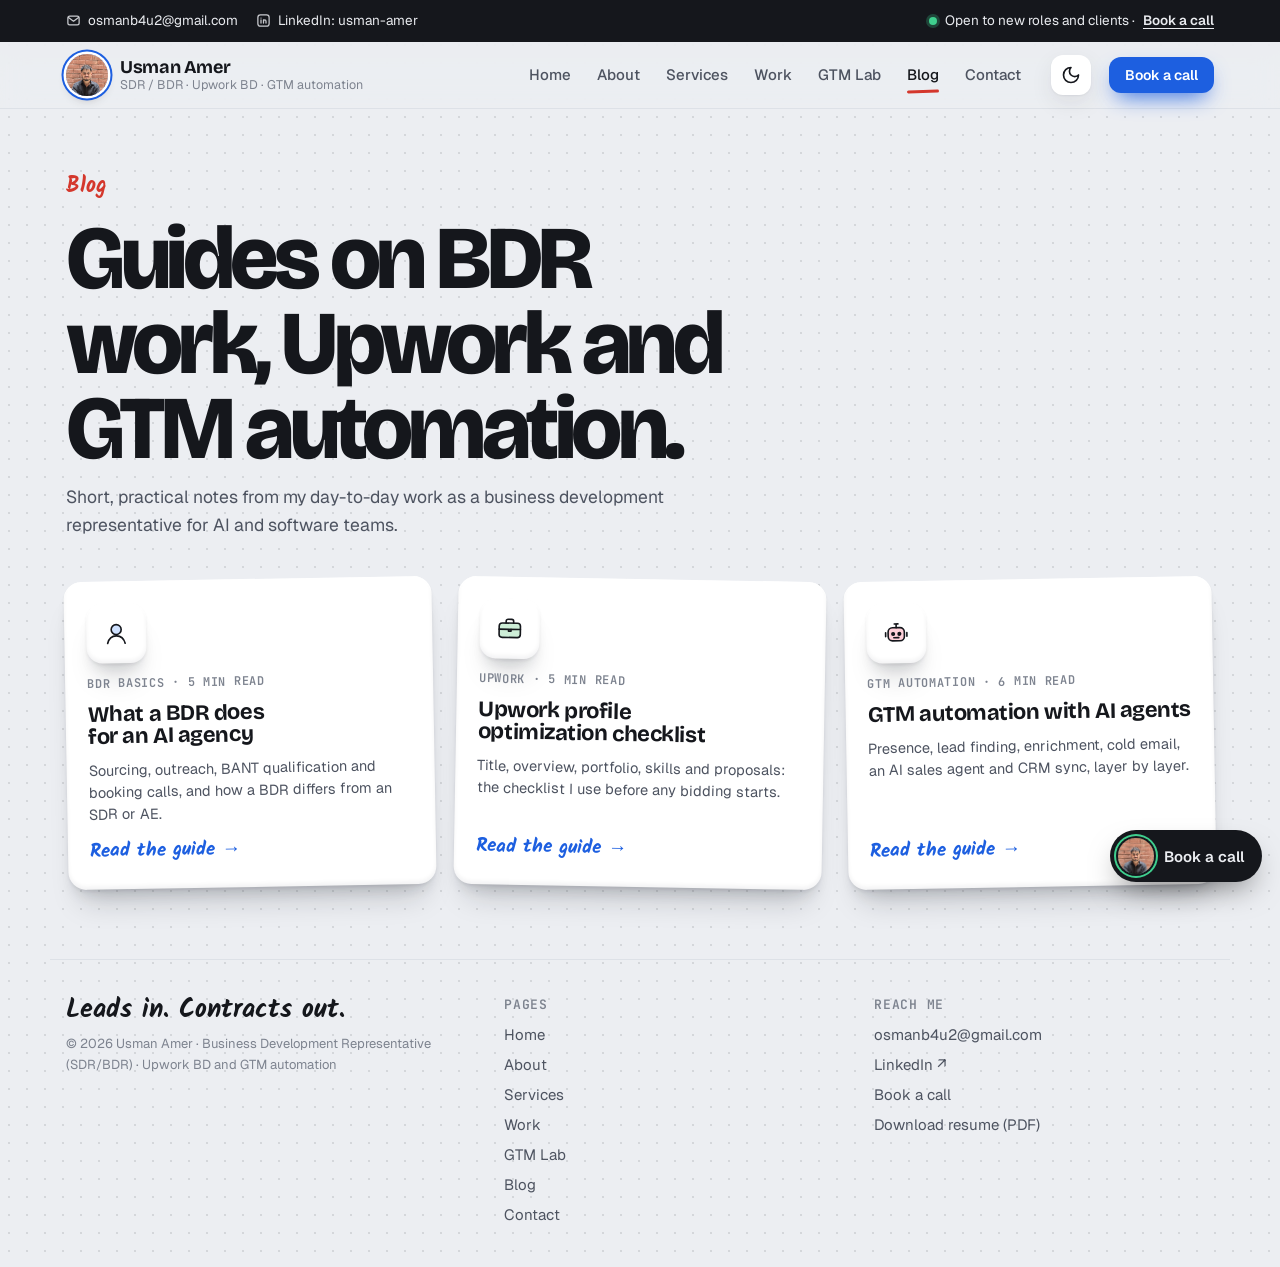
==== blog/index.html @ c1e22b96 "Real pages, SEO, blog, resume download" ====
<!doctype html>
<html lang="en">
<head>
<meta charset="utf-8">
<meta name="viewport" content="width=device-width, initial-scale=1, viewport-fit=cover">
<title>Blog · BDR, Upwork &amp; GTM Automation Guides | Usman Amer</title>
<meta name="description" content="Practical guides on business development (BDR) work, Upwork profile optimization and GTM automation with AI agents for AI and software agencies.">
<meta property="og:title" content="Blog · BDR, Upwork &amp; GTM Automation Guides | Usman Amer">
<meta property="og:description" content="Practical guides on business development (BDR) work, Upwork profile optimization and GTM automation with AI agents for AI and software agencies.">
<link rel="canonical" href="https://usmanamerbdr.vercel.app/blog">
<meta property="og:site_name" content="Usman Amer">
<meta property="og:type" content="website">
<meta property="og:url" content="https://usmanamerbdr.vercel.app/blog">
<meta property="og:image" content="https://usmanamerbdr.vercel.app/assets/og-image.jpg">
<meta property="og:image:width" content="1200">
<meta property="og:image:height" content="630">
<meta property="og:image:alt" content="Usman Amer website: Leads in. Contracts out.">
<meta name="twitter:card" content="summary_large_image">
<meta name="twitter:title" content="Blog · BDR, Upwork &amp; GTM Automation Guides | Usman Amer">
<meta name="twitter:description" content="Practical guides on business development (BDR) work, Upwork profile optimization and GTM automation with AI agents for AI and software agencies.">
<meta name="twitter:image" content="https://usmanamerbdr.vercel.app/assets/og-image.jpg">
<meta name="theme-color" content="#eceef2">
<script>
(function(){
  try{
    var t=localStorage.getItem('ua_theme');
    if(t==='dark'||t==='light'){
      document.documentElement.setAttribute('data-theme',t);
      if(t==='dark'){
        var m=document.querySelector('meta[name="theme-color"]');
        if(m)m.setAttribute('content','#0c0e11');
      }
    }
  }catch(e){}
})();
</script>
<link rel="icon" href="/assets/favicon.svg" type="image/svg+xml">
<link rel="icon" href="/assets/favicon-32.png" sizes="32x32" type="image/png">
<link rel="apple-touch-icon" href="/assets/apple-touch-icon.png">
<link rel="preconnect" href="https://fonts.googleapis.com">
<link rel="preconnect" href="https://fonts.gstatic.com" crossorigin>
<link rel="stylesheet" href="https://fonts.googleapis.com/css2?family=Bricolage+Grotesque:opsz,wght@12..96,500;12..96,700;12..96,800&family=Geist:wght@400;500;600&family=Kalam:wght@400;700&family=JetBrains+Mono:wght@500&display=swap">
<link rel="stylesheet" href="/css/styles.css">
</head>
<body data-page="blog">
<!-- CONTACT STRIP -->
<div class="strip">
  <div class="wrap">
    <button type="button" data-copy="osmanb4u2@gmail.com" data-target="strip-mail" id="strip-copy" aria-label="Copy email address">
      <svg viewBox="0 0 24 24" fill="none" stroke="currentColor" stroke-width="2" stroke-linecap="round" stroke-linejoin="round" aria-hidden="true"><rect x="3" y="5" width="18" height="14" rx="3"/><path d="m4 7 8 6 8-6"/></svg>
      <span id="strip-mail">osmanb4u2@gmail.com</span>
    </button>
    <a href="https://linkedin.com/in/usman-amer-a11652266" target="_blank" rel="noopener">
      <svg viewBox="0 0 24 24" fill="none" stroke="currentColor" stroke-width="2" stroke-linecap="round" stroke-linejoin="round" aria-hidden="true"><rect x="3" y="3" width="18" height="18" rx="4"/><path d="M8 11v5M8 8v.01M12 16v-5M16 16v-3a2 2 0 0 0-4 0"/></svg>
      <span>LinkedIn<span class="hide-sm">: usman-amer</span></span>
    </a>
    <span class="avail"><i></i><span class="hide-sm">Open to new roles and clients ·</span> <button type="button" data-book id="strip-book">Book a call</button></span>
  </div>
</div>

<!-- NAVBAR -->
<header class="topbar">
  <div class="wrap">
    <a class="brand" href="/">
      <span class="avatar photo" role="img" aria-label="Photo of Usman Amer"></span>
      <span class="brand-text"><strong>Usman Amer</strong><small>SDR / BDR · Upwork BD · GTM automation</small></span>
    </a>
    <nav class="nav-links" aria-label="Main">
      <a href="/" data-nav="home">Home</a>
      <a href="/about" data-nav="about">About</a>
      <a href="/services" data-nav="services">Services</a>
      <a href="/work" data-nav="work">Work</a>
      <a href="/gtm-lab" data-nav="lab">GTM Lab</a>
      <a href="/blog" data-nav="blog">Blog</a>
      <a href="/contact" data-nav="contact">Contact</a>
    </nav>
    <button class="theme-btn" type="button" id="theme-btn" aria-label="Toggle dark/light theme" title="Toggle theme">
      <svg class="sun-icon" viewBox="0 0 24 24" fill="none" stroke="currentColor" stroke-width="2" stroke-linecap="round" stroke-linejoin="round" aria-hidden="true"><circle cx="12" cy="12" r="4"/><path d="M12 2v2M12 20v2M4.93 4.93l1.41 1.41M17.66 17.66l1.41 1.41M2 12h2M20 12h2M6.34 17.66l-1.41 1.41M19.07 4.93l-1.41 1.41"/></svg>
      <svg class="moon-icon" viewBox="0 0 24 24" fill="none" stroke="currentColor" stroke-width="2" stroke-linecap="round" stroke-linejoin="round" aria-hidden="true"><path d="M12 3a6 6 0 0 0 9 9 9 9 0 1 1-9-9Z"/></svg>
    </button>
    <button class="btn btn-primary btn-sm nav-cta" type="button" data-book id="nav-book">Book a call</button>
    <button class="menu-btn" type="button" id="menu-btn" aria-expanded="false" aria-controls="mobile-menu" aria-label="Open menu">
      <svg viewBox="0 0 24 24" fill="none" stroke="currentColor" stroke-width="2.2" stroke-linecap="round"><path d="M4 7h16M4 12h16M4 17h10"/></svg>
    </button>
  </div>
  <div class="mobile-menu" id="mobile-menu" hidden>
    <div class="wrap">
      <a href="/" data-nav="home">Home</a>
      <a href="/about" data-nav="about">About</a>
      <a href="/services" data-nav="services">Services</a>
      <a href="/work" data-nav="work">Work</a>
      <a href="/gtm-lab" data-nav="lab">GTM Lab</a>
      <a href="/blog" data-nav="blog">Blog</a>
      <a href="/contact" data-nav="contact">Contact</a>
      <button class="btn btn-primary" type="button" data-book id="mm-book">Book a call</button>
    </div>
  </div>
</header>

<main>

<!-- ======================= BLOG ======================= -->
<div class="view" id="v-blog" data-view="blog">
  <section>
    <div class="wrap">
      <div class="sec-title page-title">
        <span class="kicker">Blog</span>
        <h1>Guides on BDR work, Upwork and GTM automation.</h1>
        <p>Short, practical notes from my day-to-day work as a business development representative for AI and software teams.</p>
      </div>
      <div class="doors three">
        <a class="door" href="/blog/what-a-bdr-does-for-ai-agencies"><span class="sq"><svg viewBox="0 0 48 48" fill="none" stroke="var(--ink)" stroke-width="2.6" stroke-linecap="round" stroke-linejoin="round" aria-hidden="true"><circle cx="24" cy="18" r="8" fill="var(--note-blue)"/><path d="M10 40c2-8 7-12 14-12s12 4 14 12"/></svg></span><span class="post-kicker">BDR basics · 5 min read</span><h3>What a BDR does for an AI agency</h3><p>Sourcing, outreach, BANT qualification and booking calls, and how a BDR differs from an SDR or AE.</p><span class="go">Read the guide →</span></a>
        <a class="door" href="/blog/upwork-profile-optimization-checklist"><span class="sq"><svg viewBox="0 0 48 48" fill="none" stroke="var(--ink)" stroke-width="2.6" stroke-linecap="round" stroke-linejoin="round" aria-hidden="true"><rect x="7" y="15" width="34" height="23" rx="5" fill="var(--note-green)"/><path d="M18 15v-3a3 3 0 0 1 3-3h6a3 3 0 0 1 3 3v3M7 25h34M22 25v3h4v-3"/></svg></span><span class="post-kicker">Upwork · 5 min read</span><h3>Upwork profile optimization checklist</h3><p>Title, overview, portfolio, skills and proposals: the checklist I use before any bidding starts.</p><span class="go">Read the guide →</span></a>
        <a class="door" href="/blog/gtm-automation-ai-agents"><span class="sq"><svg viewBox="0 0 48 48" fill="none" stroke="var(--ink)" stroke-width="2.6" stroke-linecap="round" stroke-linejoin="round" aria-hidden="true"><rect x="11" y="15" width="26" height="21" rx="7" fill="var(--note-pink)"/><circle cx="19" cy="25" r="2" fill="var(--ink)"/><circle cx="29" cy="25" r="2" fill="var(--ink)"/><path d="M24 15V9M21 9h6M7 23v6M41 23v6M20 31h8"/></svg></span><span class="post-kicker">GTM automation · 6 min read</span><h3>GTM automation with AI agents</h3><p>Presence, lead finding, enrichment, cold email, an AI sales agent and CRM sync, layer by layer.</p><span class="go">Read the guide →</span></a>
      </div>
    </div>
  </section>
</div>

</main>

<footer>
  <div class="wrap">
    <div>
      <span class="hand">Leads in. Contracts out.</span>
      <small>© 2026 Usman Amer · Business Development Representative (SDR/BDR) · Upwork BD and GTM automation</small>
    </div>
    <div><h4>Pages</h4><nav aria-label="Footer"><a href="/">Home</a><a href="/about">About</a><a href="/services">Services</a><a href="/work">Work</a><a href="/gtm-lab">GTM Lab</a><a href="/blog">Blog</a><a href="/contact">Contact</a></nav></div>
    <div><h4>Reach me</h4><div class="fc"><span style="user-select:all;color:var(--ink-2)">osmanb4u2@gmail.com</span><a href="https://linkedin.com/in/usman-amer-a11652266" target="_blank" rel="noopener">LinkedIn ↗</a><a href="/contact">Book a call</a><a href="/assets/Usman-Amer-Resume.pdf" download>Download resume (PDF)</a></div></div>
  </div>
</footer>

<!-- floating book button -->
<button class="fab" type="button" data-book id="fab-book" aria-label="Book a call with Usman">
  <span class="avatar photo" aria-hidden="true"></span><span class="lbl">Book a call</span>
</button>

<!-- booking popup -->
<div class="modal" id="book-modal" hidden>
  <div class="scrim" data-close></div>
  <div class="sheet" role="dialog" aria-modal="true" aria-labelledby="bm-title">
    <button class="x" type="button" data-close aria-label="Close" id="bm-x"><svg viewBox="0 0 24 24" fill="none" stroke="currentColor" stroke-width="2.4" stroke-linecap="round"><path d="M6 6l12 12M18 6 6 18"/></svg></button>
    <div class="who">
      <span class="avatar photo" aria-hidden="true"></span>
      <div><strong>Usman Amer</strong><span><i></i>Taking calls this week</span></div>
    </div>
    <h2 id="bm-title">Got 15 minutes? Let's talk.</h2>
    <p>Pick a time on my calendar and you get an invite with a video link straight away. Hiring, lead gen or a quick sales question, all welcome.</p>
    <a class="btn btn-primary" data-book-link target="_blank" rel="noopener" href="/contact" id="bm-go">
      <svg viewBox="0 0 24 24" fill="none" stroke="currentColor" stroke-width="2" stroke-linecap="round" stroke-linejoin="round" aria-hidden="true"><rect x="3" y="5" width="18" height="16" rx="3"/><path d="M3 10h18M8 3v4M16 3v4"/></svg>
      Pick a time
    </a>
    <div class="alt">
      <a href="https://linkedin.com/in/usman-amer-a11652266" target="_blank" rel="noopener"><svg viewBox="0 0 24 24" fill="none" stroke="currentColor" stroke-width="2" stroke-linecap="round" stroke-linejoin="round" aria-hidden="true"><rect x="3" y="3" width="18" height="18" rx="4"/><path d="M8 11v5M8 8v.01M12 16v-5M16 16v-3a2 2 0 0 0-4 0"/></svg>LinkedIn</a>
      <button type="button" data-copy="osmanb4u2@gmail.com" data-target="bm-mail" id="bm-copy"><svg viewBox="0 0 24 24" fill="none" stroke="currentColor" stroke-width="2" stroke-linecap="round" stroke-linejoin="round" aria-hidden="true"><rect x="3" y="5" width="18" height="14" rx="3"/><path d="m4 7 8 6 8-6"/></svg><span>Copy email</span></button>
    </div>
    <span class="mail-line" id="bm-mail">osmanb4u2@gmail.com</span>
    <button class="btn-link later" type="button" data-close id="bm-later">Maybe later</button>
  </div>
</div>

<script src="/js/config.js"></script>
<script src="/js/main.js"></script>
</body>
</html>
---- css/styles.css ----
/* Base reset */
html{-webkit-text-size-adjust:100%;color-scheme:light}
html,body{margin:0}
:root{padding-top:env(safe-area-inset-top,0px);padding-bottom:env(safe-area-inset-bottom,0px)}
img{max-width:100%}

/* Layout: the office wall. Each page is a wall section; framed whiteboards hold the big moments, index cards, sticky notes, magnets and a taped polaroid carry the details. */
:root{
  --wall:#eceef2;
  --dot:rgba(20,24,33,.11);
  --board:#fbfcfd;
  --sheen:rgba(255,255,255,.95);
  --smudge:rgba(120,130,150,.07);
  --frame-1:#e3e6eb;
  --frame-2:#a9b0bb;
  --bar:rgba(236,238,242,.86);
  --strip:#15171c;
  --strip-ink:#e9ebef;
  --ink:#15171c;
  --ink-2:#4d5360;
  --ink-3:#7d838f;
  --line:#dde1e7;
  --tile:#ffffff;
  --tile-hl:#ffffff;
  --m-blue:#1d5fe0;
  --m-red:#d4372c;
  --m-green:#16884f;
  --accent:#1d5fe0;
  --accent-ink:#ffffff;
  --note-ink:#2a2818;
  --note-yellow:#ffe98a;
  --note-blue:#cfe1ff;
  --note-green:#cdeed7;
  --note-pink:#ffd0d9;
  --note-orange:#ffd8ad;
  --card-rule:rgba(29,95,224,.14);
  --polaroid:#ffffff;
  --tape:rgba(232,220,180,.75);
  --scrim:rgba(15,17,22,.5);
  --shadow-soft:0 1px 2px rgba(20,24,33,.06),0 8px 22px rgba(20,24,33,.08);
  --shadow-tile:inset 0 1.5px 0 var(--tile-hl),inset 0 -3px 4px rgba(20,24,33,.05),0 2px 3px rgba(20,24,33,.06),0 10px 14px -6px rgba(20,24,33,.12),0 24px 30px -14px rgba(20,24,33,.22);
  --shadow-note:0 2px 3px rgba(40,35,10,.10),0 16px 26px -10px rgba(40,35,10,.28);
  --shadow-frame:0 2px 0 rgba(255,255,255,.7) inset,0 30px 60px -30px rgba(20,24,33,.45),0 8px 16px -8px rgba(20,24,33,.2);

  --f-display:"Bricolage Grotesque","Avenir Next","Segoe UI",sans-serif;
  --f-body:"Geist",-apple-system,"Segoe UI",Roboto,sans-serif;
  --f-hand:"Kalam","Segoe Print","Bradley Hand",cursive;
  --f-mono:"JetBrains Mono",ui-monospace,Menlo,monospace;
}
@media (prefers-color-scheme: dark){
  :root:not([data-theme="light"]){
    --wall:#0c0e11; --dot:rgba(255,255,255,.06); --board:#171c1e; --sheen:rgba(255,255,255,.035); --smudge:rgba(255,255,255,.035);
    --frame-1:#3b424b; --frame-2:#1f2329; --bar:rgba(12,14,17,.86); --strip:#1d2127; --strip-ink:#d9dce2;
    --ink:#eef0f3; --ink-2:#a9afba; --ink-3:#7a808c; --line:#2a2f36; --tile:#1c2026; --tile-hl:rgba(255,255,255,.07);
    --m-blue:#76a5ff; --m-red:#ff7b6e; --m-green:#55d494; --accent:#4f86ff; --accent-ink:#ffffff;
    --note-ink:#26241a; --note-yellow:#ead77a; --note-blue:#b8cff3; --note-green:#b8dfc4; --note-pink:#efc0ca; --note-orange:#eecba0;
    --card-rule:rgba(118,165,255,.12); --polaroid:#e9e9e6; --tape:rgba(200,190,150,.55); --scrim:rgba(0,0,0,.65);
    --shadow-soft:0 1px 2px rgba(0,0,0,.4),0 8px 22px rgba(0,0,0,.35);
    --shadow-tile:inset 0 1px 0 var(--tile-hl),0 2px 3px rgba(0,0,0,.35),0 14px 26px -10px rgba(0,0,0,.6);
    --shadow-note:0 2px 3px rgba(0,0,0,.35),0 16px 26px -10px rgba(0,0,0,.6);
    --shadow-frame:0 1px 0 rgba(255,255,255,.08) inset,0 30px 60px -30px rgba(0,0,0,.8);
    color-scheme:dark;
  }
}
:root[data-theme="dark"]{
  --wall:#0c0e11; --dot:rgba(255,255,255,.06); --board:#171c1e; --sheen:rgba(255,255,255,.035); --smudge:rgba(255,255,255,.035);
  --frame-1:#3b424b; --frame-2:#1f2329; --bar:rgba(12,14,17,.86); --strip:#1d2127; --strip-ink:#d9dce2;
  --ink:#eef0f3; --ink-2:#a9afba; --ink-3:#7a808c; --line:#2a2f36; --tile:#1c2026; --tile-hl:rgba(255,255,255,.07);
  --m-blue:#76a5ff; --m-red:#ff7b6e; --m-green:#55d494; --accent:#4f86ff; --accent-ink:#ffffff;
  --note-ink:#26241a; --note-yellow:#ead77a; --note-blue:#b8cff3; --note-green:#b8dfc4; --note-pink:#efc0ca; --note-orange:#eecba0;
  --card-rule:rgba(118,165,255,.12); --polaroid:#e9e9e6; --tape:rgba(200,190,150,.55); --scrim:rgba(0,0,0,.65);
  --shadow-soft:0 1px 2px rgba(0,0,0,.4),0 8px 22px rgba(0,0,0,.35);
  --shadow-tile:inset 0 1px 0 var(--tile-hl),0 2px 3px rgba(0,0,0,.35),0 14px 26px -10px rgba(0,0,0,.6);
  --shadow-note:0 2px 3px rgba(0,0,0,.35),0 16px 26px -10px rgba(0,0,0,.6);
  --shadow-frame:0 1px 0 rgba(255,255,255,.08) inset,0 30px 60px -30px rgba(0,0,0,.8);
  color-scheme:dark;
}

*{box-sizing:border-box}
[hidden]{display:none!important}
body{
  background-color:var(--wall);
  background-image:radial-gradient(var(--dot) 1px,transparent 1.3px);
  background-size:18px 18px;
  color:var(--ink);font-family:var(--f-body);font-size:16px;line-height:1.6;
  -webkit-font-smoothing:antialiased;
}
body::before{content:"";position:fixed;inset:0 0 auto;height:env(safe-area-inset-top,0px);z-index:60;background:var(--wall)}
a{color:inherit}
p{margin:0}
h1,h2,h3{margin:0;font-family:var(--f-display);text-wrap:balance;letter-spacing:-.035em;line-height:1}
:focus-visible{outline:2.5px solid var(--accent);outline-offset:3px;border-radius:8px}
.wrap{max-width:1180px;margin:0 auto;padding-left:max(16px,env(safe-area-inset-left,0px));padding-right:max(16px,env(safe-area-inset-right,0px))}
.photo{background-image:url("../assets/images/usman-amer.jpg");background-size:cover;background-position:center 30%}
.c-blue{color:var(--m-blue)} .c-red{color:var(--m-red)} .c-green{color:var(--m-green)}
.sr{position:absolute;width:1px;height:1px;overflow:hidden;clip:rect(0 0 0 0);white-space:nowrap}

/* ---------- buttons ---------- */
.btn{display:inline-flex;align-items:center;justify-content:center;gap:10px;font:600 15px/1 var(--f-body);text-decoration:none;cursor:pointer;border:0;border-radius:14px;padding:15px 20px;transition:transform .15s ease,box-shadow .15s ease}
.btn svg{width:18px;height:18px;flex:none}
.btn:hover{transform:translateY(-2px)}
.btn-primary{background:var(--accent);color:var(--accent-ink);box-shadow:0 10px 22px -8px var(--accent)}
.btn-ghost{background:var(--tile);color:var(--ink);box-shadow:var(--shadow-soft)}
.btn-sm{padding:11px 16px;font-size:14px;border-radius:12px}
.btn-link{background:none;border:0;padding:8px 4px;font:500 14px var(--f-body);color:var(--ink-3);cursor:pointer;text-decoration:underline;text-underline-offset:3px}

/* ---------- contact strip ---------- */
.strip{background:var(--strip);color:var(--strip-ink);font-size:13.5px}
.strip .wrap{display:flex;align-items:center;gap:6px 18px;padding-block:8px;flex-wrap:wrap}
.strip a,.strip button{display:inline-flex;align-items:center;gap:7px;text-decoration:none;color:inherit;background:none;border:0;font:inherit;cursor:pointer;padding:2px 0}
.strip a:hover,.strip button:hover{color:#fff}
.strip svg{width:15px;height:15px;flex:none;opacity:.85}
.strip .avail{display:inline-flex;align-items:center;gap:8px;margin-left:auto}
.strip .avail i{width:8px;height:8px;border-radius:50%;background:#3fcf8e;box-shadow:0 0 0 3px rgba(63,207,142,.25);display:block}
.strip .avail button{text-decoration:underline;text-underline-offset:3px;font-weight:600}

/* ---------- navbar ---------- */
.topbar{position:sticky;top:env(safe-area-inset-top,0px);z-index:50;background:var(--bar);backdrop-filter:blur(14px) saturate(1.4);-webkit-backdrop-filter:blur(14px) saturate(1.4);border-bottom:1px solid var(--line)}
.topbar .wrap{display:flex;align-items:center;gap:18px;padding-block:12px}
.brand{display:flex;align-items:center;gap:12px;text-decoration:none;min-width:0}
.avatar{width:42px;height:42px;border-radius:50%;flex:none;box-shadow:0 0 0 2.5px var(--tile),0 0 0 4.5px var(--m-blue),0 6px 12px -4px rgba(0,0,0,.3)}
.brand-text{display:flex;flex-direction:column;line-height:1.15;min-width:0}
.brand-text strong{font-family:var(--f-display);font-size:18px;font-weight:700;letter-spacing:-.02em}
.brand-text small{font-size:12.5px;color:var(--ink-3);white-space:nowrap;overflow:hidden;text-overflow:ellipsis}
.nav-links{display:flex;gap:2px;margin-left:auto}
.nav-links a{text-decoration:none;font-size:15px;color:var(--ink-2);padding:9px 12px;border-radius:10px;font-weight:500;position:relative}
.nav-links a:hover{color:var(--ink);background:var(--tile)}
.nav-links a[aria-current="page"]{color:var(--ink)}
.nav-links a[aria-current="page"]::after{content:"";position:absolute;left:12px;right:12px;bottom:3px;height:3px;border-radius:3px;background:var(--m-red);transform:rotate(-1.5deg)}
.nav-cta{flex:none}
.theme-btn{width:40px;height:40px;border-radius:12px;border:0;cursor:pointer;background:var(--tile);box-shadow:var(--shadow-soft);color:var(--ink);display:inline-flex;align-items:center;justify-content:center;flex:none;transition:transform .15s ease,background-color .2s ease,color .2s ease}
.theme-btn:hover{transform:translateY(-2px)}
.theme-btn svg{width:20px;height:20px;flex:none}
:root .sun-icon{display:none}
:root .moon-icon{display:block}
:root[data-theme="dark"] .sun-icon{display:block}
:root[data-theme="dark"] .moon-icon{display:none}
@media (prefers-color-scheme: dark){
  :root:not([data-theme="light"]) .sun-icon{display:block}
  :root:not([data-theme="light"]) .moon-icon{display:none}
}
.menu-btn{display:none;margin-left:auto;width:44px;height:44px;border-radius:12px;border:0;cursor:pointer;background:var(--tile);box-shadow:var(--shadow-soft);color:var(--ink);place-items:center}
.menu-btn svg{width:22px;height:22px}
.mobile-menu{border-top:1px solid var(--line)}
.mobile-menu .wrap{display:grid;gap:2px;padding-block:10px 18px}
.mobile-menu a{text-decoration:none;font-size:17px;font-weight:500;padding:12px 10px;border-radius:10px}
.mobile-menu a[aria-current="page"]{background:var(--tile)}
.mobile-menu .btn{margin-top:8px}

/* ---------- whiteboard ---------- */
.whiteboard{border-radius:22px;padding:12px;position:relative;background:linear-gradient(150deg,var(--frame-1),var(--frame-2));box-shadow:var(--shadow-frame)}
.surface{border-radius:12px;position:relative;overflow:hidden;background-color:var(--board);
  background-image:radial-gradient(ellipse 30% 18% at 82% 88%,var(--smudge),transparent 70%),radial-gradient(ellipse 22% 10% at 12% 14%,var(--smudge),transparent 70%),linear-gradient(115deg,var(--sheen) 0%,transparent 26%,transparent 60%,var(--sheen) 72%,transparent 86%);
  box-shadow:inset 0 2px 12px rgba(0,0,0,.06)}
.tray{display:flex;align-items:center;gap:14px;height:24px;margin:10px 26px 0;padding-inline:14px;border-radius:6px;background:linear-gradient(var(--frame-2),var(--frame-1));box-shadow:inset 0 2px 3px rgba(0,0,0,.18)}
.marker{height:12px;width:92px;border-radius:6px;background:linear-gradient(#f4f5f7,#cfd3d9);position:relative;box-shadow:0 1px 1px rgba(0,0,0,.2)}
.marker::after{content:"";position:absolute;right:-2px;top:-1px;width:30px;height:14px;border-radius:7px;background:var(--cap)}
.eraser{margin-left:auto;width:84px;height:16px;border-radius:4px;background:linear-gradient(#2c3139 0 55%,#d9d4c7 55%)}

/* ---------- shared bits ---------- */
.view{padding-block:36px 0}
section{padding-block:88px 0}
.view > section:first-child{padding-top:24px}
.kicker{font-family:var(--f-hand);font-weight:700;font-size:22px;color:var(--m-red);display:inline-flex;align-items:center;gap:8px}
.kicker svg{width:30px;height:16px}
.sec-title{display:grid;gap:12px;margin-bottom:40px;max-width:760px}
.sec-title h2{font-size:clamp(36px,5vw,64px);font-weight:800}
.page-title h1{font-size:clamp(46px,7vw,92px);font-weight:800;letter-spacing:-.05em;line-height:.95}
.sec-title p{color:var(--ink-2);font-size:17.5px;max-width:58ch}
.note{background-color:var(--note-yellow);color:var(--note-ink);background-image:linear-gradient(165deg,rgba(255,255,255,.4),transparent 38%);border-radius:3px 3px 12px 3px;box-shadow:var(--shadow-note);padding:30px 20px 20px;position:relative}
.note .pin{position:absolute;top:9px;left:50%;width:15px;height:15px;margin-left:-7.5px;border-radius:50%;background:radial-gradient(circle at 35% 35%,#ff9e9e 0 18%,#e5484d 45%,#9f1b20 100%);box-shadow:0 3px 4px rgba(0,0,0,.28)}
.magnet{position:absolute;top:-9px;left:50%;width:22px;height:22px;margin-left:-11px;border-radius:50%;background:radial-gradient(circle at 35% 30%,rgba(255,255,255,.7) 0 14%,transparent 30%),var(--mag,#1d5fe0);box-shadow:0 3px 5px rgba(0,0,0,.3)}
.note p{font-family:var(--f-hand);font-size:22px;line-height:1.18}
.tape{position:absolute;width:86px;height:26px;background:var(--tape);top:-12px;left:50%;margin-left:-43px;transform:rotate(-3deg);box-shadow:0 1px 2px rgba(0,0,0,.08)}
.sq{width:84px;height:84px;border-radius:21px;background:var(--tile);box-shadow:var(--shadow-tile);display:grid;place-items:center;transition:transform .25s cubic-bezier(.3,1.6,.5,1);flex:none}
.sq svg{width:42px;height:42px}
.chips{display:flex;flex-wrap:wrap;gap:10px;min-width:0}
.chips span{background:var(--tile);box-shadow:var(--shadow-soft);border-radius:10px;padding:8px 13px;font-size:14px;color:var(--ink-2)}
.ex-tag{font-family:var(--f-mono);font-size:10.5px;letter-spacing:.06em;color:var(--ink-3);text-transform:uppercase}

/* ---------- HOME hero ---------- */
.hero .surface{display:grid;grid-template-columns:1.05fr .95fr;gap:24px;padding:52px 52px 56px}
.hero-copy{display:flex;flex-direction:column;gap:22px;min-width:0;position:relative;z-index:2}
.hello{font-family:var(--f-hand);font-size:26px;color:var(--m-blue);font-weight:700;display:flex;align-items:center;gap:10px}
.hello svg{width:46px;height:22px}
.mk{position:relative;display:inline-block;white-space:nowrap}
.mk svg{position:absolute;pointer-events:none;overflow:visible}
.mk.circle svg{left:-9%;top:-14%;width:118%;height:128%}
.mk.under svg{left:-2%;bottom:-.16em;width:104%;height:.34em}
.mk path{fill:none;stroke-linecap:round;stroke-linejoin:round}
.lede{font-size:18.5px;color:var(--ink-2);max-width:50ch;line-height:1.55}
.lede strong{color:var(--ink);font-weight:600}
.cta-row{display:flex;flex-wrap:wrap;gap:12px}
.reach{display:grid;grid-template-columns:minmax(0,1.45fr) minmax(0,1fr);gap:12px;max-width:580px}
.reach-card{display:flex;align-items:center;gap:12px;background:var(--tile);border-radius:16px;box-shadow:var(--shadow-tile);padding:12px 12px 12px 12px;min-width:0;text-decoration:none}
.reach-card .ic{width:42px;height:42px;border-radius:12px;display:grid;place-items:center;flex:none;color:#fff}
.reach-card .ic svg{width:21px;height:21px}
.reach-card .txt{display:flex;flex-direction:column;min-width:0;flex:1;line-height:1.25}
.reach-card small{font-family:var(--f-mono);font-size:10.5px;text-transform:uppercase;letter-spacing:.06em;color:var(--ink-3)}
.reach-card .val{font-size:15px;font-weight:600;overflow-wrap:anywhere}
.reach-card .act{font:600 12.5px/1 var(--f-body);color:var(--ink);background:var(--wall);border:1.5px solid var(--line);border-radius:9px;padding:8px 10px;cursor:pointer;flex:none}
.reach-card .act.done{color:var(--m-green);border-color:var(--m-green)}
a.reach-card:hover{transform:translateY(-2px)}
a.reach-card{transition:transform .15s ease}

.pins{position:relative;min-height:530px;min-width:0}
.drag{position:absolute;touch-action:none;cursor:grab;user-select:none;-webkit-user-select:none;--dx:0px;--dy:0px;--rot:0deg;transform:translate(var(--dx),var(--dy)) rotate(var(--rot));transition:scale .2s ease}
.drag.dragging{cursor:grabbing;scale:1.04;z-index:20!important}
.polaroid{background:var(--polaroid);padding:12px 12px 14px;border-radius:4px;width:220px;box-shadow:0 2px 4px rgba(0,0,0,.12),0 22px 34px -14px rgba(0,0,0,.4);left:3%;top:2%;--rot:-5deg;z-index:3}
.polaroid .pic{aspect-ratio:1/1;max-width:100%;border-radius:2px}
.polaroid p{font-family:var(--f-hand);font-weight:700;font-size:22px;color:#2a2818;text-align:center;margin-top:8px;line-height:1}
.note .big{font-family:var(--f-display);font-weight:800;font-size:44px;letter-spacing:-.04em;line-height:1;display:block;margin-bottom:4px}
.pins .note p b{font-weight:700;display:block;font-size:12.5px;font-family:var(--f-body);text-transform:uppercase;letter-spacing:.07em;opacity:.7;margin-bottom:4px;line-height:1.3}
.pin-who{right:0;top:0;width:236px;--rot:4deg;z-index:2}
.pin-agent{left:1%;bottom:5%;width:214px;--rot:3deg;background-color:var(--note-green);z-index:4}
.pin-pipe{right:5%;bottom:1%;width:196px;--rot:-3deg;background-color:var(--note-blue);z-index:5}
.drag-hint{position:absolute;right:7%;top:42%;font-family:var(--f-hand);font-size:20px;color:var(--ink-3);display:flex;align-items:center;gap:6px;z-index:1;transform:rotate(-4deg)}
.drag-hint svg{width:40px;height:30px}

/* home: doors to other pages */
.doors{display:grid;grid-template-columns:repeat(4,minmax(0,1fr));gap:22px}
.door{display:flex;flex-direction:column;gap:12px;text-decoration:none;background:var(--tile);border-radius:18px;box-shadow:var(--shadow-tile);padding:22px;min-width:0;transition:transform .2s ease}
.door:nth-child(odd){transform:rotate(-1deg)} .door:nth-child(even){transform:rotate(1deg)}
.door:hover{transform:rotate(0) translateY(-4px)}
.door .sq{width:60px;height:60px;border-radius:16px}
.door .sq svg{width:30px;height:30px}
.door h3{font-size:22px;font-weight:700;letter-spacing:-.02em}
.door p{font-size:14.5px;color:var(--ink-2);line-height:1.5;flex:1}
.door .go{font-family:var(--f-hand);font-weight:700;font-size:19px;color:var(--m-blue)}
.teaser .surface{display:grid;grid-template-columns:auto 1fr auto;gap:30px;align-items:center;padding:34px 40px}
.teaser .stamp-mini{font:800 22px/1 var(--f-display);text-transform:uppercase;letter-spacing:-.01em;border:4px solid var(--m-green);color:var(--m-green);border-radius:10px;padding:8px 14px;transform:rotate(-8deg)}
.teaser h2{font-size:clamp(28px,3.4vw,40px);font-weight:800}
.teaser p{color:var(--ink-2);margin-top:8px}

/* ---------- ABOUT ---------- */
.about-top{display:grid;grid-template-columns:.75fr 1.25fr;gap:56px;align-items:center}
.about-photo{position:relative;justify-self:center;width:min(340px,100%)}
.about-photo .polaroid{position:relative;left:auto;top:auto;width:100%;transform:rotate(-3deg)}
.about-photo .note{position:absolute;right:-28px;bottom:-24px;width:170px;transform:rotate(5deg);background-color:var(--note-green)}
.about-photo .note p{font-size:19px}
.story{display:grid;gap:18px;font-size:18px;color:var(--ink-2);max-width:60ch}
.story strong{color:var(--ink);font-weight:600}
.route{display:grid;grid-template-columns:repeat(4,minmax(0,1fr));gap:26px;position:relative;padding-top:20px}
.route::before{content:"";position:absolute;left:4%;right:4%;top:36px;border-top:3px dashed var(--ink-3);opacity:.55}
.stop{position:relative;display:flex;flex-direction:column;gap:14px;min-width:0}
.dot{width:34px;height:34px;border-radius:50%;display:grid;place-items:center;font:700 14px/1 var(--f-mono);color:#fff;background:radial-gradient(circle at 35% 30%,rgba(255,255,255,.55) 0 14%,transparent 32%),var(--mag);box-shadow:0 4px 6px rgba(0,0,0,.25);position:relative;z-index:1}
.index-card{background-color:var(--tile);border-radius:6px;box-shadow:var(--shadow-soft);
  background-image:linear-gradient(var(--m-red),var(--m-red)),repeating-linear-gradient(transparent 0 27px,var(--card-rule) 27px 28px);
  background-size:100% 2px,100% 100%;background-position:0 56px,0 57px;background-repeat:no-repeat,no-repeat;
  padding:16px 18px 20px;display:flex;flex-direction:column;min-height:280px}
.stop:nth-child(1) .index-card{transform:rotate(-1.2deg)} .stop:nth-child(2) .index-card{transform:rotate(.9deg)}
.stop:nth-child(3) .index-card{transform:rotate(-.6deg)} .stop:nth-child(4) .index-card{transform:rotate(1.4deg)}
.index-card .when{font-family:var(--f-mono);font-size:12px;color:var(--ink-3);height:22px;font-variant-numeric:tabular-nums}
.index-card h3{font-size:22px;font-weight:700;letter-spacing:-.02em;height:24px;line-height:1.05;white-space:nowrap;overflow:hidden;text-overflow:ellipsis}
.index-card .role{font-family:var(--f-hand);font-weight:700;font-size:19px;color:var(--m-blue);line-height:28px;margin-top:12px}
.index-card p{font-size:14.5px;color:var(--ink-2);line-height:28px}
.stop.next .index-card{background-color:var(--note-yellow);color:var(--note-ink);border-radius:3px 3px 12px 3px}
.stop.next .index-card .when,.stop.next .index-card p{color:var(--note-ink)}
.stop.next .index-card .role{color:#a4271d}
.training{position:absolute;right:-8px;top:46px;font:800 13px/1 var(--f-display);letter-spacing:.04em;text-transform:uppercase;color:var(--m-red);border:2.5px solid var(--m-red);border-radius:6px;padding:6px 8px;transform:rotate(9deg);background:var(--tile)}
.two{display:grid;grid-template-columns:1fr 1fr;gap:24px}
.panel{background:var(--tile);border-radius:18px;box-shadow:var(--shadow-soft);padding:26px 28px;display:flex;flex-direction:column;gap:16px;min-width:0}
.panel h3{font-size:21px;font-weight:700;letter-spacing:-.02em}
.item{display:flex;flex-direction:column;gap:3px;padding-bottom:14px;border-bottom:1px dashed var(--line)}
.item:last-child{border-bottom:0;padding-bottom:0}
.item strong{font-weight:600}
.item .sub{font-size:14px;color:var(--ink-2)}
.item .id{font-family:var(--f-mono);font-size:12px;color:var(--ink-3);overflow-wrap:anywhere}

/* ---------- SERVICES ---------- */
.services{display:grid;grid-template-columns:repeat(3,minmax(0,1fr));gap:22px}
.svc{background:var(--tile);border-radius:18px;box-shadow:var(--shadow-tile);padding:24px;display:flex;flex-direction:column;gap:14px;min-width:0;position:relative}
.svc .top{display:flex;align-items:center;justify-content:space-between;gap:12px}
.svc .sq{width:62px;height:62px;border-radius:17px}
.svc .sq svg{width:32px;height:32px}
.svc .tag{font-family:var(--f-hand);font-weight:700;font-size:18px;color:var(--m-green);transform:rotate(-4deg)}
.svc h3{font-size:22px;font-weight:700;letter-spacing:-.02em;line-height:1.1}
.svc p{font-size:15px;color:var(--ink-2);line-height:1.55}
.svc ul{margin:0;padding:0;list-style:none;display:grid;gap:6px;margin-top:auto}
.svc li{font-size:14px;color:var(--ink-2);display:flex;gap:8px}
.svc li::before{content:"✓";color:var(--m-green);font-weight:700}
.steps{display:grid;grid-template-columns:repeat(5,minmax(0,1fr));gap:18px}
.step{background:var(--tile);border-radius:16px;box-shadow:var(--shadow-soft);padding:20px 18px;display:flex;flex-direction:column;gap:8px;position:relative;min-width:0}
.step .n{font-family:var(--f-hand);font-size:30px;line-height:1;color:var(--m-blue);font-weight:700}
.step h3{font-size:18px;font-weight:700;letter-spacing:-.02em}
.step p{font-size:14px;color:var(--ink-2);line-height:1.5}
.step .arrow{position:absolute;right:-26px;top:24px;width:34px;height:22px;z-index:2;color:var(--ink-3)}
.step:last-child .arrow{display:none}
.process .surface{padding:40px}

.calc .surface{display:grid;grid-template-columns:.9fr 1.1fr;gap:40px;padding:40px}
.calc-in{display:grid;gap:20px;min-width:0}
.field{display:grid;gap:8px}
.field label{display:flex;justify-content:space-between;gap:10px;font-weight:600;font-size:15px}
.field output{font-family:var(--f-mono);font-size:14px;color:var(--m-blue);font-variant-numeric:tabular-nums}
.field input[type=range]{width:100%;accent-color:var(--m-blue)}
.calc-out{display:flex;flex-direction:column;gap:16px;min-width:0}
.funnel{display:grid;gap:12px}
.fbar{display:grid;grid-template-columns:120px 1fr 64px;gap:12px;align-items:center;font-size:14px}
.fbar .lab{color:var(--ink-2)}
.fbar .track{height:30px;border-radius:8px;background:var(--wall);position:relative;overflow:hidden;border:1.5px solid var(--line)}
.fbar .bar{position:absolute;inset:0 auto 0 0;border-radius:6px;transition:width .35s ease;min-width:4px}
.fbar .num{font-family:var(--f-mono);font-size:14px;text-align:right;font-variant-numeric:tabular-nums}
.result-note{transform:rotate(-1.5deg);align-self:flex-start;max-width:420px}
.result-note .big{font-size:48px;font-variant-numeric:tabular-nums}
.result-note p{font-size:21px}

.faq{display:grid;gap:12px;max-width:860px}
.faq details{background:var(--tile);border-radius:14px;box-shadow:var(--shadow-soft);padding:0 22px}
.faq summary{cursor:pointer;list-style:none;padding:18px 0;font-weight:600;font-size:17px;display:flex;justify-content:space-between;gap:16px;align-items:center}
.faq summary::-webkit-details-marker{display:none}
.faq summary::after{content:"+";font:400 26px/1 var(--f-display);color:var(--m-blue);transition:transform .2s ease}
.faq details[open] summary::after{transform:rotate(45deg)}
.faq details p{padding:0 0 18px;color:var(--ink-2);max-width:68ch}

/* ---------- WORK ---------- */
.score{display:grid;grid-template-columns:repeat(4,minmax(0,1fr));gap:20px;margin-bottom:56px}
.stat{background:var(--tile);border-radius:18px;box-shadow:var(--shadow-tile);padding:22px;display:flex;flex-direction:column;gap:4px}
.stat:nth-child(1){transform:rotate(-1.4deg)} .stat:nth-child(2){transform:rotate(1deg)} .stat:nth-child(3){transform:rotate(-.6deg)} .stat:nth-child(4){transform:rotate(1.5deg)}
.stat .num{font-family:var(--f-display);font-size:44px;font-weight:800;letter-spacing:-.04em;line-height:1;font-variant-numeric:tabular-nums}
.stat .lbl{font-size:14px;color:var(--ink-2)}
.cases{display:grid;grid-template-columns:repeat(3,minmax(0,1fr));gap:28px}
.case{min-height:230px;display:flex;flex-direction:column;gap:12px;transition:transform .25s ease}
.case:hover{transform:rotate(0) scale(1.03)!important}
.case:nth-child(1){transform:rotate(-2.5deg)}
.case:nth-child(2){transform:rotate(1.8deg) translateY(10px);background-color:var(--note-blue)}
.case:nth-child(3){transform:rotate(-1.2deg);background-color:var(--note-green)}
.case:nth-child(4){transform:rotate(2.2deg);background-color:var(--note-pink)}
.case:nth-child(5){transform:rotate(-1.8deg) translateY(8px);background-color:var(--note-orange)}
.case:nth-child(6){transform:rotate(1.2deg)}
.case .ind{font:600 12px var(--f-mono);text-transform:uppercase;letter-spacing:.06em;opacity:.7}
.case h3{font-size:28px;font-weight:800;letter-spacing:-.03em;color:var(--note-ink)}
.case p{font-size:19px;flex:1}
.signed{font-family:var(--f-hand);font-weight:700;font-size:19px;color:#14703f;display:flex;align-items:center;gap:6px}
.signed svg{width:20px;height:20px}
.translate{display:grid;grid-template-columns:1fr auto 1fr;gap:22px;align-items:center}
.bubble{background:var(--tile);border-radius:22px 22px 22px 6px;box-shadow:var(--shadow-soft);padding:22px 24px;min-width:0}
.bubble small,.spec small{font-family:var(--f-mono);font-size:11.5px;letter-spacing:.06em;text-transform:uppercase;color:var(--ink-3);display:block;margin-bottom:8px}
.bubble p{font-size:20px;font-weight:500;line-height:1.35;letter-spacing:-.01em}
.arrow-big{width:90px;height:50px;color:var(--m-blue)}
.spec{background:var(--board);border-radius:14px;padding:20px 24px;border:2px solid var(--line);min-width:0}
.spec ul{margin:0;padding:0;list-style:none;display:grid;gap:6px}
.spec li{font-family:var(--f-hand);font-size:20px;line-height:1.3;display:flex;gap:10px}
.spec li::before{content:"→";color:var(--m-blue)}
.kit{display:grid;gap:36px}
.kit-row{display:grid;grid-template-columns:210px 1fr;gap:26px;align-items:start}
.kit-row h3{font-size:21px;font-weight:700;letter-spacing:-.02em}
.kit-row .hint{font-size:14px;color:var(--ink-3);margin-top:6px}
.tiles{display:grid;grid-template-columns:repeat(auto-fill,minmax(108px,1fr));gap:18px;min-width:0}
.tool{display:flex;flex-direction:column;align-items:center;gap:10px;text-align:center}
.tool:hover .sq{transform:translateY(-4px) rotate(-6deg)}
.tool span{font-size:13.5px;color:var(--ink-2);line-height:1.3}

/* ---------- PLAY ---------- */
.game .surface{padding:34px 38px 38px}
.game-top{display:flex;align-items:center;justify-content:space-between;gap:20px;flex-wrap:wrap;margin-bottom:26px}
.stages{display:flex;gap:8px;flex-wrap:wrap;list-style:none;margin:0;padding:0}
.stages li{font-family:var(--f-mono);font-size:11.5px;letter-spacing:.04em;text-transform:uppercase;padding:7px 10px;border-radius:999px;border:1.5px dashed var(--line);color:var(--ink-3)}
.stages li.now{border-style:solid;border-color:var(--ink);color:var(--ink)}
.stages li.won{border-style:solid;border-color:var(--m-green);color:var(--m-green)}
.stages li.lost{border-style:solid;border-color:var(--m-red);color:var(--m-red)}
.meter{display:flex;align-items:center;gap:12px;min-width:220px;flex:1;max-width:340px}
.meter .lbl{font-family:var(--f-hand);font-size:20px;font-weight:700;white-space:nowrap}
.meter .track{flex:1;height:16px;border-radius:999px;border:2px solid var(--ink);position:relative;overflow:hidden}
.fill{position:absolute;inset:0 auto 0 0;width:0;background:repeating-linear-gradient(-45deg,var(--m-green) 0 8px,color-mix(in srgb,var(--m-green) 75%,transparent) 8px 16px);transition:width .5s cubic-bezier(.3,1.4,.6,1)}
.meter .pct{font-family:var(--f-mono);font-size:13px;width:42px;text-align:right;font-variant-numeric:tabular-nums}
.call{display:grid;grid-template-columns:.9fr 1.1fr;gap:34px;align-items:start}
.prospect{transform:rotate(-1.5deg);min-height:250px;display:flex;flex-direction:column;gap:12px}
.prospect .who{font-family:var(--f-mono);font-size:12px;letter-spacing:.06em;text-transform:uppercase;opacity:.7}
.prospect p{font-size:25px}
.prospect .stage-name{font-family:var(--f-display);font-weight:800;font-size:15px;text-transform:uppercase}
.answers{display:grid;gap:12px;min-width:0}
.answers .ask{font-weight:600;font-size:17px;margin-bottom:2px}
.opt{text-align:left;font:500 15.5px/1.45 var(--f-body);color:var(--ink);cursor:pointer;background:var(--tile);border:2px solid transparent;border-radius:16px;box-shadow:var(--shadow-tile);padding:16px 18px;display:grid;grid-template-columns:30px 1fr;gap:12px;align-items:start;transition:transform .15s ease,border-color .15s ease}
.opt:hover:not(:disabled){transform:translateX(4px);border-color:var(--ink-3)}
.opt:disabled{cursor:default}
.opt .key{width:30px;height:30px;border-radius:9px;border:2px solid var(--ink-3);display:grid;place-items:center;font:700 14px/1 var(--f-mono);color:var(--ink-2)}
.opt.right{border-color:var(--m-green)} .opt.right .key{background:var(--m-green);border-color:var(--m-green);color:#fff}
.opt.wrong{border-color:var(--m-red)} .opt.wrong .key{background:var(--m-red);border-color:var(--m-red);color:#fff}
.opt.dim{opacity:.45}
.verdict{display:flex;gap:14px;align-items:flex-start;justify-content:space-between;flex-wrap:wrap;padding-top:6px}
.verdict p{font-family:var(--f-hand);font-size:21px;line-height:1.25;font-weight:700;flex:1;min-width:220px}
.result{display:grid;grid-template-columns:auto 1fr;gap:34px;align-items:center}
.stamp{font-family:var(--f-display);font-weight:800;font-size:clamp(40px,6vw,68px);letter-spacing:-.03em;text-transform:uppercase;border:6px solid currentColor;border-radius:14px;padding:6px 22px;transform:rotate(-8deg);line-height:1.05}
.result h3{font-size:clamp(28px,3.4vw,40px);font-weight:800;margin-bottom:10px}
.result p{color:var(--ink-2);font-size:17px;max-width:52ch;margin-bottom:20px}

/* lead or pass */
.lop .surface{padding:34px 38px 38px;display:grid;grid-template-columns:1fr 300px;gap:36px;align-items:start}
.post{background:var(--tile);border-radius:16px;box-shadow:var(--shadow-tile);padding:24px;display:flex;flex-direction:column;gap:14px;min-height:250px;transition:transform .3s ease,opacity .3s ease}
.post.out-l{transform:translateX(-30px) rotate(-6deg);opacity:0}
.post.out-r{transform:translateX(30px) rotate(6deg);opacity:0}
.post .phead{display:flex;justify-content:space-between;gap:10px;align-items:center;flex-wrap:wrap}
.post h3{font-size:22px;font-weight:700;letter-spacing:-.02em;line-height:1.2}
.post .meta{display:flex;flex-wrap:wrap;gap:8px}
.post .meta span{font-size:13px;padding:5px 10px;border-radius:8px;background:var(--wall);color:var(--ink-2);border:1px solid var(--line)}
.post .meta span.good{color:var(--m-green);border-color:color-mix(in srgb,var(--m-green) 40%,transparent)}
.post .meta span.bad{color:var(--m-red);border-color:color-mix(in srgb,var(--m-red) 40%,transparent)}
.lop-btns{display:grid;grid-template-columns:1fr 1fr;gap:12px;margin-top:16px}
.lop-btns .btn{padding:16px}
.btn-pass{background:var(--tile);color:var(--m-red);box-shadow:var(--shadow-soft);border:2px solid var(--m-red)}
.btn-lead{background:var(--m-green);color:#fff;box-shadow:0 10px 22px -8px var(--m-green)}
.lop-side{display:flex;flex-direction:column;gap:16px;min-width:0}
.lop-side .note p{font-size:20px}
.tally{display:flex;gap:18px;font-family:var(--f-mono);font-size:13px;color:var(--ink-2);font-variant-numeric:tabular-nums}
.tally b{font-family:var(--f-display);font-size:28px;color:var(--ink);display:block;letter-spacing:-.02em}
.lop-feedback{font-family:var(--f-hand);font-weight:700;font-size:20px;line-height:1.25;min-height:52px}

/* ---------- GTM LAB ---------- */
.go-lab{font-family:var(--f-hand);font-weight:700;font-size:18px;color:var(--m-blue);text-decoration:none}
.lab .surface{display:grid;grid-template-columns:minmax(0,.95fr) minmax(0,1.05fr);gap:36px;padding:36px 38px}
.lab-in{display:grid;gap:10px;min-width:0;align-content:start}
.lab-step,.lab-in legend{display:flex;align-items:center;gap:10px;font-weight:600;font-size:16px}
.lab-step .n,.lab-in legend .n{width:28px;height:28px;border-radius:50%;background:var(--ink);color:var(--wall);display:grid;place-items:center;font:700 13px/1 var(--f-mono);flex:none}
.lab-in input[type=text],.lab-in select{font:400 16px/1.3 var(--f-body);color:var(--ink);background:var(--tile);border:1.5px solid var(--line);border-radius:12px;padding:13px 14px;width:100%;min-width:0;margin-bottom:10px}
.lab-in input[type=text]:focus,.lab-in select:focus{outline:none;border-color:var(--m-blue)}
.lab-in fieldset{border:0;padding:0;margin:0 0 8px;display:grid;gap:14px;min-width:0}
.lab-in legend{padding:0;margin-bottom:12px}
.pgroup{display:grid;gap:8px}
.pgroup small{font:500 11.5px var(--f-mono);text-transform:uppercase;letter-spacing:.06em;color:var(--ink-3)}
.pchips{display:flex;flex-wrap:wrap;gap:8px}
.pchip{position:relative;cursor:pointer}
.pchip input{position:absolute;opacity:0;inset:0;margin:0;cursor:pointer}
.pchip span{display:inline-flex;align-items:center;gap:8px;padding:9px 13px;border-radius:11px;border:1.5px solid var(--line);background:var(--tile);font-size:14px;font-weight:500;color:var(--ink-2);transition:border-color .15s,background-color .15s}
.pchip span::before{content:"";width:14px;height:14px;border-radius:4px;border:1.5px solid var(--ink-3);flex:none}
.pchip input:checked + span{border-color:var(--m-blue);color:var(--ink);background:color-mix(in srgb,var(--m-blue) 10%,var(--tile))}
.pchip input:checked + span::before{background:var(--m-blue);border-color:var(--m-blue);box-shadow:inset 0 0 0 2px var(--tile)}
.pchip input:focus-visible + span{outline:2.5px solid var(--accent);outline-offset:2px}
.form-err{color:var(--m-red);font-size:14px;font-weight:600}
.lab-board{background:var(--wall);border-radius:16px;border:1.5px dashed var(--line);padding:18px;display:flex;flex-direction:column;gap:12px;min-width:0}
.board-head{display:flex;justify-content:space-between;align-items:center;gap:10px;flex-wrap:wrap}
.board-head strong{font-family:var(--f-display);font-size:21px;letter-spacing:-.02em}
.status{font:500 12px var(--f-mono);color:var(--ink-3);display:inline-flex;align-items:center;gap:7px}
.status i{width:8px;height:8px;border-radius:50%;background:var(--ink-3);display:block}
.status.live i{background:var(--m-blue);animation:blink 1s infinite}
.status.done i{background:var(--m-green)}
.agents{list-style:none;margin:0;padding:0;display:grid;gap:10px}
.agent{display:grid;grid-template-columns:42px minmax(0,1fr) auto;gap:12px;align-items:center;background:var(--tile);border-radius:14px;padding:11px 12px;box-shadow:var(--shadow-soft);border:1.5px solid transparent;transition:border-color .2s ease}
.agent .aic{width:42px;height:42px;border-radius:12px;background:var(--c);display:grid;place-items:center}
.agent .aic svg{width:22px;height:22px}
.agent strong{font-size:15px;display:block;line-height:1.25}
.agent .alog{font:500 12.5px/1.45 var(--f-mono);color:var(--ink-3);display:block;overflow-wrap:anywhere}
.astate{font:600 11px/1 var(--f-mono);text-transform:uppercase;letter-spacing:.05em;padding:6px 8px;border-radius:7px;color:var(--ink-3);border:1.5px solid var(--line);white-space:nowrap}
.agent.running{border-color:var(--m-blue)}
.agent.running .astate{color:var(--m-blue);border-color:var(--m-blue)}
.agent.running .alog{color:var(--ink)}
.agent.running .alog::after{content:"▍";animation:blink .8s infinite;margin-left:2px}
.agent.done .astate{color:#fff;background:var(--m-green);border-color:var(--m-green)}
.agent.done .alog{color:var(--ink-2)}
@keyframes blink{50%{opacity:.25}}
.gtm-results{margin-top:40px;display:grid;gap:26px}
.res-head{display:flex;justify-content:space-between;align-items:flex-end;gap:12px;flex-wrap:wrap}
.res-head h2{font-family:var(--f-hand);font-weight:700;font-size:clamp(38px,5vw,58px);letter-spacing:-.01em;line-height:1}
.kpis{display:grid;grid-template-columns:repeat(5,minmax(0,1fr));gap:16px}
.kpi{background:var(--tile);border-radius:16px;box-shadow:var(--shadow-tile);padding:18px;display:flex;flex-direction:column;gap:6px;min-width:0}
.kpi .num{font-family:var(--f-display);font-weight:800;font-size:38px;letter-spacing:-.04em;line-height:1;font-variant-numeric:tabular-nums}
.kpi .lbl{font-size:13.5px;color:var(--ink-2);line-height:1.35}
.kpi.hot{background:var(--note-green);color:var(--note-ink)}
.kpi.hot .lbl{color:var(--note-ink)}
.res-grid{display:grid;grid-template-columns:minmax(0,1.1fr) minmax(0,.9fr);gap:28px;align-items:start}
.lead{display:grid;grid-template-columns:52px minmax(0,1fr);gap:14px;align-items:center;padding:14px 0;border-bottom:1px dashed var(--line)}
.lead:last-child{border-bottom:0;padding-bottom:0}
.fit{width:52px;height:52px;border-radius:50%;display:grid;place-items:center;font:800 17px/1 var(--f-display);border:3px solid var(--m-green);color:var(--m-green);font-variant-numeric:tabular-nums}
.lead strong{display:block;font-weight:600;font-size:15.5px;line-height:1.3}
.lead .sig{font-size:14px;color:var(--ink-2);display:block;line-height:1.4}
.lead .src{font:600 11px var(--f-mono);text-transform:uppercase;letter-spacing:.05em;color:var(--m-blue);display:block;margin-top:3px}
.draft{transform:rotate(1.2deg)}
.draft .ch{font:600 12px var(--f-mono);text-transform:uppercase;letter-spacing:.06em;opacity:.7;display:block;margin-bottom:10px}
.draft p{font-size:20px;white-space:pre-line;line-height:1.32}
.res-cta{display:flex;flex-wrap:wrap;gap:12px;align-items:center}
.res-cta .hand{font-family:var(--f-hand);font-weight:700;font-size:24px;margin-right:6px}

/* ---------- GTM LAB v2 additions ---------- */
.res-grid{grid-template-columns:minmax(0,.95fr) minmax(0,1.05fr)}
.convo{background:var(--tile);border-radius:18px;box-shadow:var(--shadow-tile);display:flex;flex-direction:column;min-width:0;overflow:hidden}
.convo-head{display:flex;align-items:center;gap:12px;padding:14px 16px;border-bottom:1px solid var(--line)}
.af{width:40px;height:40px;border-radius:12px;background:#1d5fe0;color:#fff;display:grid;place-items:center;font:800 14px/1 var(--f-display);flex:none}
.ct{display:flex;flex-direction:column;min-width:0;flex:1;line-height:1.25}
.ct strong{font-size:15px}
.ct small{font-size:12.5px;color:var(--ink-3);overflow:hidden;text-overflow:ellipsis;white-space:nowrap}
.convo-body{padding:16px;display:flex;flex-direction:column;gap:10px;min-height:440px;background-image:radial-gradient(var(--dot) 1px,transparent 1.3px);background-size:16px 16px}
.msg{max-width:86%;padding:11px 14px;border-radius:16px;font-size:14.5px;line-height:1.45;animation:msgin .3s ease both}
.msg small{display:block;font:600 10.5px var(--f-mono);opacity:.75;margin-bottom:4px;text-transform:uppercase;letter-spacing:.05em}
.msg.agent{align-self:flex-end;background:#1d5fe0;color:#fff;border-bottom-right-radius:5px}
.msg.them{align-self:flex-start;background:var(--wall);color:var(--ink);border:1px solid var(--line);border-bottom-left-radius:5px}
.sys{align-self:center;font:600 11.5px/1.3 var(--f-mono);color:var(--m-green);border:1.5px dashed var(--m-green);background:var(--tile);padding:7px 11px;border-radius:9px;text-transform:uppercase;letter-spacing:.04em;text-align:center;animation:msgin .3s ease both}
.sys.won{color:#fff;background:var(--m-green);border-style:solid;font-size:12.5px}
.typing{align-self:flex-end;display:flex;gap:4px;padding:12px 14px;border-radius:16px;background:color-mix(in srgb,#1d5fe0 18%,var(--tile))}
.typing.them{align-self:flex-start;background:var(--wall)}
.typing i{width:6px;height:6px;border-radius:50%;background:var(--ink-3);display:block;animation:blink 1s infinite}
.typing i:nth-child(2){animation-delay:.15s}.typing i:nth-child(3){animation-delay:.3s}
@keyframes msgin{from{opacity:0;transform:translateY(6px)}to{opacity:1;transform:none}}

.setup{display:grid;grid-template-columns:repeat(3,minmax(0,1fr));gap:24px}
.layer{position:relative;background-color:var(--tile);border-radius:6px;box-shadow:var(--shadow-soft);padding:22px 22px 24px;display:flex;flex-direction:column;gap:6px;min-width:0;
  background-image:repeating-linear-gradient(transparent 0 29px,var(--card-rule) 29px 30px);background-position:0 92px;background-repeat:no-repeat;background-size:100% calc(100% - 92px)}
.layer:nth-child(1){transform:rotate(-1deg)}.layer:nth-child(2){transform:rotate(.8deg)}.layer:nth-child(3){transform:rotate(-.5deg)}
.layer:nth-child(4){transform:rotate(1deg)}.layer:nth-child(5){transform:rotate(-.8deg)}.layer:nth-child(6){transform:rotate(.6deg)}
.layer .dot{position:absolute;top:-12px;right:18px}
.layer h3{font-size:25px;font-weight:800;letter-spacing:-.03em}
.layer .lsub{font-family:var(--f-hand);font-weight:700;font-size:19px;color:var(--m-blue);line-height:1.2;margin-bottom:8px}
.layer ul{margin:0;padding:0;list-style:none;display:grid}
.layer li{font-family:var(--f-hand);font-size:18.5px;line-height:30px;color:var(--ink-2);display:flex;gap:8px}
.layer li::before{content:"→";color:var(--ink-3)}
.layer.hot{background-color:var(--note-yellow);color:var(--note-ink);border-radius:3px 3px 12px 3px}
.layer.hot li,.layer.hot li::before{color:var(--note-ink)}
.layer.hot .lsub{color:#a4271d}

.presence{display:grid;grid-template-columns:minmax(0,1fr) minmax(0,1fr);gap:40px;align-items:start}
.showcase{display:grid;gap:18px;min-width:0}
.li-card{background:var(--tile);border-radius:16px;box-shadow:var(--shadow-tile);overflow:hidden;transform:rotate(-.8deg)}
.li-cover{height:86px;background:linear-gradient(120deg,var(--note-blue),var(--note-pink) 60%,var(--note-yellow))}
.li-body{padding:0 22px 22px;display:flex;flex-direction:column;gap:10px;align-items:flex-start}
.li-av{width:84px;height:84px;border-radius:50%;margin-top:-44px;background:#0a66c2;color:#fff;display:grid;place-items:center;font:800 28px/1 var(--f-display);border:4px solid var(--tile)}
.li-name{display:flex;align-items:center;gap:10px;flex-wrap:wrap}
.li-name strong{font-family:var(--f-display);font-size:23px;letter-spacing:-.02em}
.li-badge{font:600 11px var(--f-mono);text-transform:uppercase;letter-spacing:.05em;padding:4px 8px;border-radius:7px;background:color-mix(in srgb,var(--m-green) 14%,var(--tile));color:var(--m-green)}
.li-head{font-size:14.5px;color:var(--ink-2);line-height:1.45}
.li-stats{display:flex;gap:18px;font-size:14px;color:var(--ink-3);font-variant-numeric:tabular-nums}
.li-stats b{color:var(--ink);font-weight:700}
.li-done{margin:4px 0 0;padding:0;list-style:none;display:flex;flex-wrap:wrap;gap:8px}
.li-done li{font-size:13px;padding:6px 10px;border-radius:9px;border:1.5px solid var(--line);color:var(--ink-2);display:flex;gap:6px}
.li-done li::before{content:"✓";color:var(--m-green);font-weight:700}
.li-result{font-family:var(--f-hand);font-weight:700;font-size:21px;color:var(--m-green);line-height:1.2}
.li-next{border:2px dashed var(--ink-3);border-radius:16px;padding:20px 22px;display:flex;flex-direction:column;gap:8px;align-items:flex-start}
.li-next .hand{font-family:var(--f-hand);font-weight:700;font-size:24px;line-height:1.1}
.li-next p{color:var(--ink-2);font-size:15px}
.week{display:flex;flex-direction:column;gap:20px;min-width:0}
.week h3{font-size:22px;font-weight:700;letter-spacing:-.02em}
.week-notes{display:grid;gap:22px}
.week-notes .note{max-width:380px}
.week-notes .note:nth-child(1){transform:rotate(-2deg)}
.week-notes .note:nth-child(2){transform:rotate(1.5deg);margin-left:auto;background-color:var(--note-green)}
.week-notes .note:nth-child(3){transform:rotate(-1deg);background-color:var(--note-pink)}
.week-notes .day{font:700 12px var(--f-mono);text-transform:uppercase;letter-spacing:.06em;opacity:.75;display:block;margin-bottom:4px}
.week-foot{color:var(--ink-2);font-size:15.5px}
.week-foot .hand{font-family:var(--f-hand);font-weight:700;font-size:21px;color:var(--ink)}

/* ---------- presence: scrollable profile ---------- */
.presence{grid-template-columns:minmax(0,1.15fr) minmax(0,.85fr);gap:44px}
.browser{margin:0;background:var(--tile);border-radius:16px;box-shadow:var(--shadow-tile);overflow:hidden;position:relative;transform:rotate(-.6deg);min-width:0}
.browser .bar{display:flex;align-items:center;gap:14px;padding:11px 14px;background:var(--wall);border-bottom:1px solid var(--line)}
.browser .dots{display:flex;gap:6px;flex:none}
.browser .dots i{width:11px;height:11px;border-radius:50%;display:block;background:#ff5f57}
.browser .dots i:nth-child(2){background:#febc2e}.browser .dots i:nth-child(3){background:#28c840}
.browser .url{flex:1;min-width:0;font:500 12.5px var(--f-mono);color:var(--ink-2);background:var(--tile);border:1px solid var(--line);border-radius:8px;padding:6px 10px;white-space:nowrap;overflow:hidden;text-overflow:ellipsis}
.shot{height:560px;overflow-y:auto;overscroll-behavior:contain;background:#f3f2ee;scrollbar-width:thin}
.shot img{display:block;width:100%;height:auto;max-width:100%}
.shot:focus-visible{outline:2.5px solid var(--accent);outline-offset:-3px}
.scroll-hint{position:absolute;left:50%;bottom:16px;transform:translateX(-50%);display:flex;align-items:center;gap:8px;background:var(--ink);color:var(--wall);font:600 13.5px/1 var(--f-body);padding:10px 16px;border-radius:999px;box-shadow:0 10px 24px -8px rgba(0,0,0,.5);pointer-events:none;transition:opacity .3s ease}
.scroll-hint svg{width:16px;height:16px;animation:nudge 1.4s ease-in-out infinite}
.scroll-hint.gone{opacity:0}
@keyframes nudge{50%{transform:translateY(3px)}}
.case-side{display:flex;flex-direction:column;gap:12px;align-items:flex-start;min-width:0}
.case-side h3{font-size:18px;font-weight:700;letter-spacing:-.02em;margin-top:8px}
.case-side .li-next{margin-top:14px;align-self:stretch}
.week{margin-top:64px}
.week-notes{grid-template-columns:repeat(3,minmax(0,1fr));gap:26px}
.week-notes .note{max-width:none}
.week-notes .note:nth-child(2){margin-left:0;transform:rotate(1.5deg) translateY(10px)}

/* ---------- v6: services, now card, field ---------- */
.services{grid-template-columns:repeat(6,minmax(0,1fr))}
.svc{grid-column:span 2}
.svc.wide{grid-column:span 3}
.core-tag{font:700 11.5px/1 var(--f-mono);letter-spacing:.08em;text-transform:uppercase;color:#fff;background:var(--m-blue);padding:7px 10px;border-radius:8px;transform:rotate(-3deg)}
.svc.core{border:2px solid color-mix(in srgb,var(--m-blue) 35%,transparent)}
.svc.learn{background-color:var(--note-yellow);color:var(--note-ink);border-radius:4px 4px 14px 4px}
.svc.learn p,.svc.learn li{color:var(--note-ink)}
.svc.learn li::before{color:#a4271d}
.learn-tag{font:800 12px/1 var(--f-display);letter-spacing:.04em;text-transform:uppercase;color:#a4271d;border:2.5px solid #a4271d;border-radius:6px;padding:6px 8px;transform:rotate(6deg)}
.lab,#gtm-results,#presence{scroll-margin-top:96px}

.now .surface{display:grid;grid-template-columns:minmax(0,1fr) minmax(0,1.1fr);gap:40px;padding:44px 48px;align-items:center}
.now-stamp{position:absolute;top:22px;right:26px;font:800 30px/1 var(--f-display);letter-spacing:.02em;text-transform:uppercase;color:var(--m-red);border:5px solid var(--m-red);border-radius:12px;padding:6px 16px;transform:rotate(9deg);opacity:.92}
.now-left{display:flex;flex-direction:column;gap:10px;min-width:0}
.now-live{display:inline-flex;align-items:center;gap:9px;font:600 13px var(--f-mono);text-transform:uppercase;letter-spacing:.06em;color:var(--m-green)}
.now-live i{width:10px;height:10px;border-radius:50%;background:var(--m-green);box-shadow:0 0 0 4px color-mix(in srgb,var(--m-green) 25%,transparent);animation:blink 1.6s infinite;display:block}
.now h2{font-size:clamp(34px,4.2vw,54px);font-weight:800;letter-spacing:-.04em;line-height:1}
.now-co{font-family:var(--f-hand);font-weight:700;font-size:clamp(28px,3.2vw,38px);color:var(--m-blue);line-height:1.1;position:relative;align-self:flex-start}
.now-co::after{content:"";position:absolute;left:-2%;right:-2%;bottom:-2px;height:6px;border-radius:6px;background:var(--m-red);opacity:.85;transform:rotate(-1deg)}
.now-when{font:500 14px var(--f-mono);color:var(--ink-3);margin-top:6px}
.now-list{margin:0;padding:0;list-style:none;display:grid;grid-template-columns:1fr 1fr;gap:14px;min-width:0}
.now-list li{background:var(--tile);border-radius:14px;box-shadow:var(--shadow-soft);padding:16px;font-size:14.5px;color:var(--ink-2);line-height:1.45;display:flex;flex-direction:column;gap:4px}
.now-list b{font-family:var(--f-display);font-size:17px;color:var(--ink);letter-spacing:-.01em}
.index-card .ext{font:600 13px/28px var(--f-body);color:var(--m-blue);text-decoration:none}
.index-card .ext:hover{text-decoration:underline}

.umeed{display:grid;grid-template-columns:minmax(0,.9fr) minmax(0,1.1fr);gap:40px;align-items:center}
.field-copy{display:flex;flex-direction:column;gap:14px;align-items:flex-start;min-width:0}
.field-copy h2{font-size:clamp(34px,4.4vw,56px);font-weight:800}
.field-copy p{color:var(--ink-2);font-size:17.5px;max-width:46ch}
.field-meta{display:flex;flex-wrap:wrap;gap:8px}
.field-meta span{font:600 12.5px var(--f-mono);padding:7px 10px;border-radius:9px;background:var(--tile);box-shadow:var(--shadow-soft);color:var(--ink-2)}
.field-ch{display:grid;grid-template-columns:repeat(2,minmax(0,1fr));gap:18px}
.chan{background:var(--tile);border-radius:18px;box-shadow:var(--shadow-tile);padding:20px;display:flex;flex-direction:column;gap:6px;min-width:0}
.chan:nth-child(1){transform:rotate(-1.2deg)}.chan:nth-child(2){transform:rotate(1deg)}.chan:nth-child(3){transform:rotate(.8deg)}.chan:nth-child(4){transform:rotate(-1deg)}
.chan .sq{width:56px;height:56px;border-radius:15px;margin-bottom:6px}
.chan .sq svg{width:30px;height:30px}
.chan strong{font-family:var(--f-display);font-size:20px;letter-spacing:-.02em}
.chan span:last-child{font-size:14px;color:var(--ink-2)}

/* ---------- CONTACT ---------- */
.book .surface{display:grid;grid-template-columns:1.1fr .9fr;gap:40px;padding:48px}
.book h2{font-family:var(--f-hand);font-weight:700;font-size:clamp(44px,6vw,76px);letter-spacing:-.01em;line-height:.95}
.book .sub{margin-top:16px;font-size:17.5px;color:var(--ink-2);max-width:46ch}
.book ul{margin:22px 0 26px;padding:0;list-style:none;display:grid;gap:10px}
.book li{display:flex;gap:10px;align-items:flex-start;font-size:16px}
.book li svg{width:22px;height:22px;flex:none;color:var(--m-green);margin-top:1px}
.slots{background:var(--tile);border-radius:16px;box-shadow:var(--shadow-tile);padding:20px;display:flex;flex-direction:column;gap:14px;transform:rotate(1.5deg);align-self:center;min-width:0}
.slots .cal-head{display:flex;justify-content:space-between;align-items:center;gap:10px}
.slots .cal-head strong{font-family:var(--f-display);font-size:19px;letter-spacing:-.02em}
.slot-grid{display:grid;grid-template-columns:repeat(3,minmax(0,1fr));gap:8px}
.slot-grid span{font:500 13px/1 var(--f-mono);text-align:center;padding:12px 4px;border-radius:10px;border:1.5px solid var(--line);color:var(--ink-2)}
.slot-grid span.pick{border-color:var(--m-blue);background:var(--m-blue);color:#fff}
.slots.embedded{transform:none;padding:8px;align-self:stretch}
.slots.embedded iframe{display:block;border:0;width:100%;height:620px;border-radius:12px;background:#fff}
.slots .cal-note{font-family:var(--f-hand);font-size:18px;color:var(--ink-3)}
.contact-list{display:grid;gap:14px;min-width:0}
.c-row{display:flex;align-items:center;gap:14px;background:var(--tile);border-radius:16px;box-shadow:var(--shadow-tile);padding:12px 12px 12px 14px;min-width:0}
.c-row .ic{width:44px;height:44px;border-radius:12px;display:grid;place-items:center;flex:none;color:#fff;background:var(--m-blue)}
.c-row .ic svg{width:22px;height:22px}
.c-row .txt{display:flex;flex-direction:column;min-width:0;flex:1}
.c-row small{font-family:var(--f-mono);font-size:11px;text-transform:uppercase;letter-spacing:.06em;color:var(--ink-3)}
.c-row .val{font-size:16px;font-weight:500;overflow-wrap:anywhere;user-select:all}
.copy{font:600 13px/1 var(--f-body);color:var(--ink);background:var(--wall);border:1.5px solid var(--line);border-radius:10px;padding:10px 12px;cursor:pointer;flex:none;text-decoration:none}
.copy:hover{border-color:var(--ink-3)}
.copy.done{color:var(--m-green);border-color:var(--m-green)}
.query{display:grid;grid-template-columns:1fr 1fr;gap:40px;align-items:start}
.form{background:var(--tile);border-radius:18px;box-shadow:var(--shadow-tile);padding:26px;display:grid;gap:16px;min-width:0}
.form .row2{display:grid;grid-template-columns:1fr 1fr;gap:14px}
.form label{display:grid;gap:6px;font-size:14px;font-weight:600}
.form input,.form select,.form textarea{font:400 15.5px/1.4 var(--f-body);color:var(--ink);background:var(--wall);border:1.5px solid var(--line);border-radius:11px;padding:12px 13px;width:100%;min-width:0}
.form textarea{min-height:120px;resize:vertical}
.form input:focus,.form select:focus,.form textarea:focus{outline:none;border-color:var(--m-blue)}
.form .actions{display:flex;flex-wrap:wrap;gap:10px;align-items:center}
.form .hint{font-size:13px;color:var(--ink-3)}

footer{padding-block:72px 40px}
footer .wrap{display:grid;grid-template-columns:1.2fr 1fr 1fr;gap:30px;border-top:1px solid var(--line);padding-top:36px}
footer h4{margin:0 0 10px;font:600 13px var(--f-mono);text-transform:uppercase;letter-spacing:.06em;color:var(--ink-3)}
footer nav,footer .fc{display:grid;gap:6px;font-size:15px}
footer a{text-decoration:none;color:var(--ink-2)}
footer a:hover{color:var(--ink)}
footer .hand{font-family:var(--f-hand);font-size:26px;font-weight:700;line-height:1.1}
footer small{color:var(--ink-3);font-size:13px;display:block;margin-top:10px}

/* ---------- booking popup + float ---------- */
.fab{position:fixed;z-index:70;right:calc(18px + env(safe-area-inset-right,0px));bottom:calc(18px + env(safe-area-inset-bottom,0px));display:flex;align-items:center;gap:10px;padding:8px 18px 8px 8px;border-radius:999px;border:0;cursor:pointer;background:var(--ink);color:var(--wall);font:600 15px/1 var(--f-body);box-shadow:0 14px 30px -10px rgba(0,0,0,.5);transition:transform .2s ease}
.fab:hover{transform:translateY(-3px)}
.fab .avatar{width:36px;height:36px;box-shadow:0 0 0 2px var(--ink),0 0 0 4px #3fcf8e}
.modal{position:fixed;inset:0;z-index:90;display:grid;place-items:center;padding:max(16px,env(safe-area-inset-top,0px)) max(16px,env(safe-area-inset-right,0px)) max(16px,env(safe-area-inset-bottom,0px)) max(16px,env(safe-area-inset-left,0px))}
.modal .scrim{position:absolute;inset:0;background:var(--scrim);backdrop-filter:blur(3px);-webkit-backdrop-filter:blur(3px)}
.sheet{position:relative;width:min(520px,100%);max-height:100%;overflow:auto;background:var(--board);border-radius:20px;box-shadow:0 40px 80px -20px rgba(0,0,0,.55);padding:30px 28px 24px;display:flex;flex-direction:column;gap:16px;animation:pop .35s cubic-bezier(.3,1.4,.6,1)}
@keyframes pop{from{transform:translateY(20px) scale(.96);opacity:0}to{transform:none;opacity:1}}
.sheet .x{position:absolute;top:12px;right:12px;width:38px;height:38px;border-radius:10px;border:0;background:var(--tile);box-shadow:var(--shadow-soft);color:var(--ink);cursor:pointer;display:grid;place-items:center}
.sheet .x svg{width:18px;height:18px}
.sheet .who{display:flex;align-items:center;gap:14px}
.sheet .who .avatar{width:58px;height:58px}
.sheet .who strong{font-family:var(--f-display);font-size:19px;letter-spacing:-.02em;display:block}
.sheet .who span{font-size:14px;color:var(--ink-3);display:flex;align-items:center;gap:7px}
.sheet .who span i{width:8px;height:8px;border-radius:50%;background:#3fcf8e;display:block}
.sheet h2{font-family:var(--f-hand);font-weight:700;font-size:40px;line-height:1;letter-spacing:-.01em}
.sheet p{color:var(--ink-2);font-size:16px}
.sheet .btn-primary{width:100%;padding:17px}
.sheet .alt{display:grid;grid-template-columns:1fr 1fr;gap:10px}
.sheet .alt a,.sheet .alt button{display:flex;align-items:center;justify-content:center;gap:8px;padding:12px;border-radius:12px;background:var(--tile);box-shadow:var(--shadow-soft);text-decoration:none;font:600 14px var(--f-body);color:var(--ink);border:0;cursor:pointer;min-width:0}
.sheet .alt svg{width:17px;height:17px;flex:none}
.sheet .mail-line{font-family:var(--f-mono);font-size:13px;color:var(--ink-3);text-align:center;user-select:all;overflow-wrap:anywhere}
.sheet .later{align-self:center}

/* ---------- responsive ---------- */
@media (max-width:1060px){
  .nav-links,.nav-cta{display:none}
  .theme-btn{margin-left:auto}
  .menu-btn{display:grid;margin-left:0}
  .doors{grid-template-columns:repeat(2,minmax(0,1fr))}
  .route{grid-template-columns:repeat(2,minmax(0,1fr))}
  .route::before{display:none}
  .services{grid-template-columns:repeat(2,minmax(0,1fr))}
  .svc,.svc.wide{grid-column:auto}
  .svc.learn{grid-column:1/-1}
  .steps{grid-template-columns:repeat(2,minmax(0,1fr))}
  .step .arrow{display:none}
  .score{grid-template-columns:repeat(2,minmax(0,1fr))}
  .cases{grid-template-columns:repeat(2,minmax(0,1fr))}
  .setup{grid-template-columns:repeat(2,minmax(0,1fr))}
}
@media (min-width:1061px){ .mobile-menu{display:none!important} }
@media (max-width:860px){
  .hero .surface{grid-template-columns:1fr;padding:36px 22px 28px}
  .pins{min-height:540px;max-width:480px;width:100%;margin:0 auto}
  .teaser .surface{grid-template-columns:1fr;gap:18px;padding:28px 22px}
  .teaser .stamp-mini{justify-self:start}
  .about-top{grid-template-columns:1fr;gap:48px}
  .two,.query{grid-template-columns:1fr}
  .process .surface,.calc .surface,.book .surface{padding:28px 20px}
  .calc .surface,.book .surface{grid-template-columns:1fr}
  .game .surface{padding:26px 20px 28px}
  .call{grid-template-columns:1fr;gap:24px}
  .prospect{min-height:0}
  .result{grid-template-columns:1fr;gap:20px}
  .stamp{justify-self:start}
  .lop .surface{grid-template-columns:1fr;padding:26px 20px}
  .lab .surface{grid-template-columns:1fr;padding:26px 20px;gap:26px}
  .res-grid{grid-template-columns:1fr}
  .kpis{grid-template-columns:repeat(2,minmax(0,1fr))}
  .kpi.hot{grid-column:1/-1}
  .presence{grid-template-columns:1fr}
  .now .surface,.umeed{grid-template-columns:1fr}
  .now .surface{padding:34px 22px 26px}
  .shot{height:480px}
  .translate{grid-template-columns:1fr;gap:12px}
  .arrow-big{transform:rotate(90deg);justify-self:center;height:40px}
  .kit-row{grid-template-columns:1fr;gap:16px}
  footer .wrap{grid-template-columns:1fr 1fr}
  footer .wrap > div:first-child{grid-column:1/-1}
}
@media (max-width:600px){
  .strip .hide-sm{display:none}
  .strip .avail{margin-left:0}
  section{padding-block:68px 0}
  .brand-text small{display:none}
  .whiteboard{padding:8px;border-radius:18px}
  .tray{margin:8px 14px 0}
  .marker{width:64px}
  .marker:nth-child(3){display:none}
  .reach{grid-template-columns:1fr}
  .pins{min-height:660px}
  .polaroid{width:168px;left:0;top:0}
  .pin-who{width:182px;right:0;top:172px;bottom:auto;z-index:6}
  .pin-pipe{width:166px;left:0;right:auto;top:345px;bottom:auto}
  .pin-agent{width:182px;right:0;left:auto;top:470px;bottom:auto;z-index:6}
  .note p{font-size:20px}
  .note .big{font-size:36px}
  .drag-hint{right:0;top:44px;font-size:16px;flex-direction:column-reverse;align-items:flex-start;max-width:110px;line-height:1.1}
  .doors,.route,.services,.steps,.cases,.setup,.week-notes,.now-list{grid-template-columns:1fr}
  .svc.learn{grid-column:auto}
  .now-stamp{font-size:22px;top:14px;right:14px;border-width:4px}
  .field-ch{grid-template-columns:1fr 1fr;gap:12px}
  .chan{padding:16px}
  .shot{height:440px}
  .convo-body{min-height:0}
  .index-card{min-height:0}
  .about-photo .note{right:-6px}
  .fbar{grid-template-columns:96px 1fr 54px;gap:8px}
  .tiles{grid-template-columns:repeat(3,minmax(0,1fr));gap:14px}
  .tool .sq{width:74px;height:74px;border-radius:19px}
  .tool .sq svg{width:36px;height:36px}
  .prospect p{font-size:22px}
  .form .row2{grid-template-columns:1fr}
  .fab span.lbl{display:none}
  .fab{padding:8px}
  .sheet{padding:26px 20px 20px}
  .sheet h2{font-size:34px}
}
@media (prefers-reduced-motion:reduce){
  *{transition:none!important;animation:none!important}
}
@media (prefers-reduced-motion:no-preference){
  .draw path{stroke-dasharray:var(--len,600);stroke-dashoffset:var(--len,600);animation:draw 1s cubic-bezier(.6,.1,.3,1) forwards;animation-delay:var(--d,.3s)}
  @keyframes draw{to{stroke-dashoffset:0}}
}

/* ---------- v7: real pages, SEO headings, blog ---------- */
h1.hello{margin:0;letter-spacing:0;line-height:1.2;flex-wrap:wrap}
.hero .display{margin:0;font-family:var(--f-display);text-wrap:balance;font-size:clamp(54px,8.4vw,108px);font-weight:800;letter-spacing:-.05em;line-height:.92}
.polaroid img.pic{display:block;width:100%;height:auto;aspect-ratio:1/1;object-fit:cover;object-position:center 30%;pointer-events:none;-webkit-user-drag:none}
.about-cta{margin-top:8px}
.book h1{font-family:var(--f-hand);font-weight:700;font-size:clamp(44px,6vw,76px);letter-spacing:-.01em;line-height:.95}
.doors.three{grid-template-columns:repeat(3,minmax(0,1fr))}
.doors.two-up{grid-template-columns:repeat(2,minmax(0,1fr))}
.post-kicker{font:600 12px var(--f-mono);text-transform:uppercase;letter-spacing:.06em;color:var(--ink-3)}
.article{max-width:780px;margin:0 auto;display:flex;flex-direction:column;gap:16px}
.crumbs{font-size:14px;color:var(--ink-3);display:flex;gap:8px;align-items:center}
.crumbs a{color:var(--ink-2);text-decoration:none}
.crumbs a:hover{text-decoration:underline}
.article h1{font-size:clamp(36px,5vw,58px);font-weight:800;letter-spacing:-.04em;line-height:1.02}
.byline{display:flex;align-items:center;gap:12px;font-size:14px;color:var(--ink-3);flex-wrap:wrap}
.byline img{width:40px;height:40px;border-radius:50%;object-fit:cover;object-position:center 30%}
.byline strong{color:var(--ink)}
.prose{background:var(--tile);border-radius:18px;box-shadow:var(--shadow-soft);padding:clamp(22px,4vw,44px);font-size:18px;line-height:1.7;color:var(--ink-2);margin-top:12px;min-width:0}
.prose .intro{font-size:20px;color:var(--ink);font-weight:500}
.prose h2{font-size:clamp(25px,3vw,32px);font-weight:800;color:var(--ink);margin:38px 0 12px;letter-spacing:-.03em;line-height:1.1}
.prose h3{font-size:20px;font-weight:700;color:var(--ink);margin:26px 0 6px;letter-spacing:-.02em;line-height:1.2}
.prose p{margin:0 0 16px}
.prose ul,.prose ol{margin:0 0 18px;padding-left:24px;display:grid;gap:6px}
.prose strong{color:var(--ink)}
.prose a{color:var(--m-blue);text-underline-offset:3px}
.article-cta{margin-top:28px}
.article-cta .surface{display:flex;justify-content:space-between;align-items:center;gap:20px;flex-wrap:wrap;padding:28px 30px}
.article-cta .hand{font-family:var(--f-hand);font-weight:700;font-size:28px;line-height:1.1;display:block}
.article-cta p{color:var(--ink-2);margin-top:4px;max-width:46ch}
.more-posts{margin-top:40px}
.more-posts h2{font-size:28px;font-weight:800;margin-bottom:20px}
@media (max-width:860px){.doors.three{grid-template-columns:1fr}}
@media (max-width:600px){.doors.two-up{grid-template-columns:1fr}}
.reach-card .val{font-size:14px;letter-spacing:-.01em}
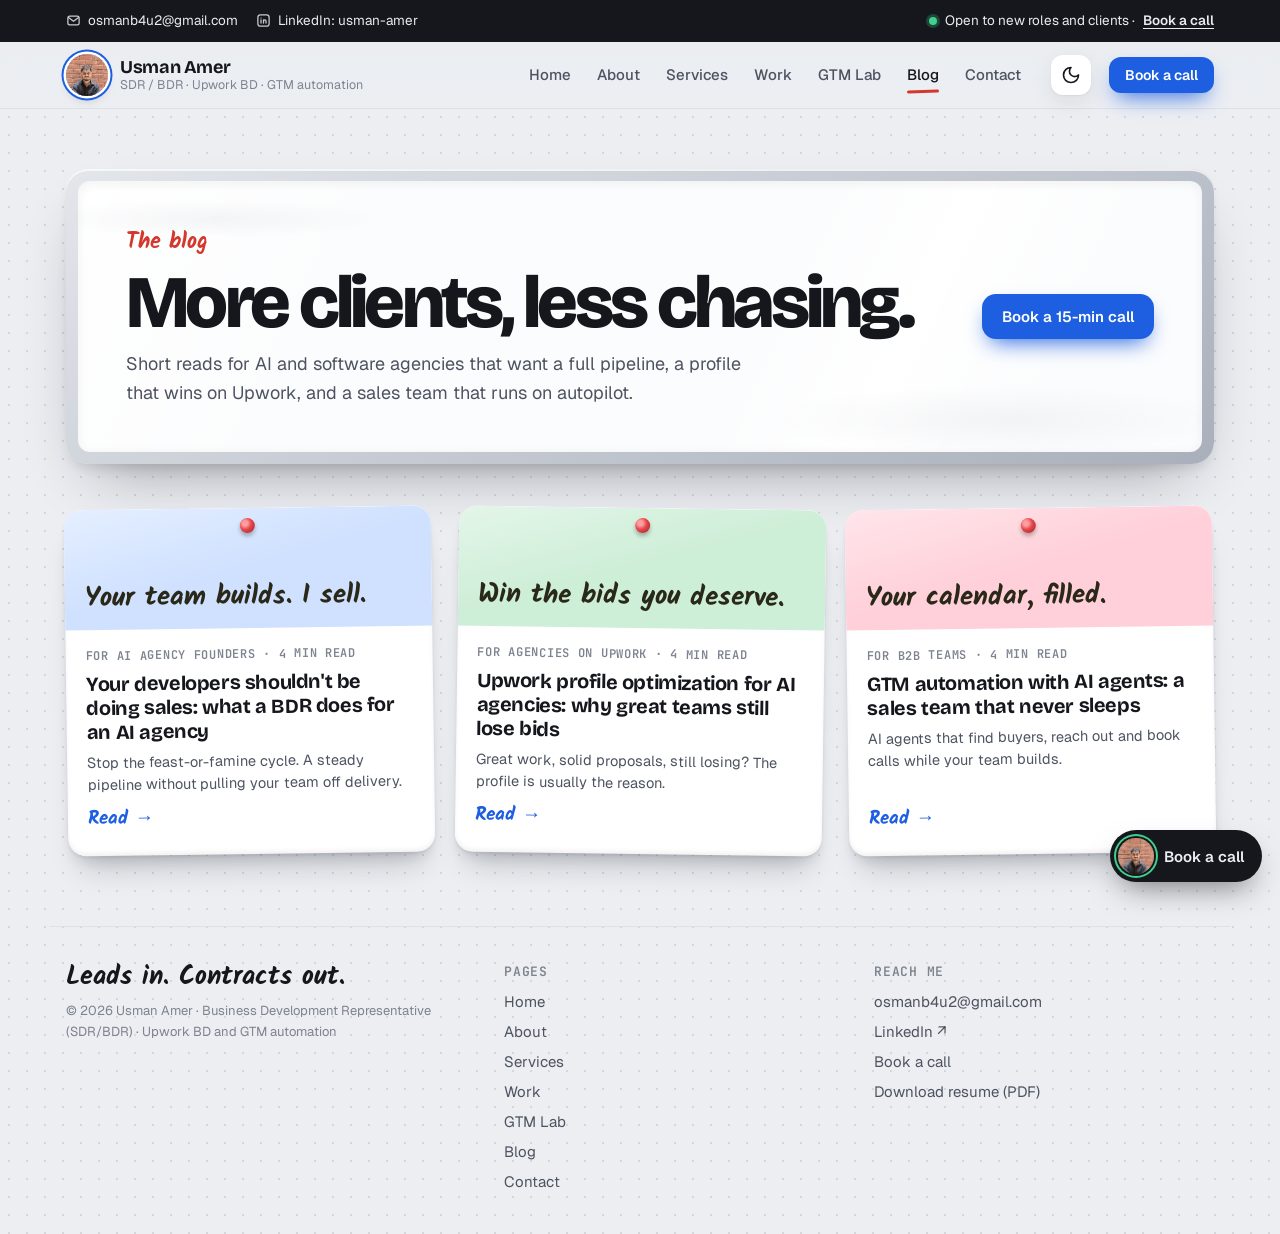
==== commit 56368ce1: "Sales-style blog redesign" ====
--- a/blog/index.html
+++ b/blog/index.html
@@ -103,15 +103,18 @@
 <div class="view" id="v-blog" data-view="blog">
   <section>
     <div class="wrap">
-      <div class="sec-title page-title">
-        <span class="kicker">Blog</span>
-        <h1>Guides on BDR work, Upwork and GTM automation.</h1>
-        <p>Short, practical notes from my day-to-day work as a business development representative for AI and software teams.</p>
+      <div class="whiteboard blog-hero">
+        <div class="surface">
+          <div>
+            <span class="kicker">The blog</span>
+            <h1>More clients, less chasing.</h1>
+            <p>Short reads for AI and software agencies that want a full pipeline, a profile that wins on Upwork, and a sales team that runs on autopilot.</p>
+          </div>
+          <div class="cta-row"><button class="btn btn-primary" type="button" data-book id="blog-book">Book a 15-min call</button></div>
+        </div>
       </div>
-      <div class="doors three">
-        <a class="door" href="/blog/what-a-bdr-does-for-ai-agencies"><span class="sq"><svg viewBox="0 0 48 48" fill="none" stroke="var(--ink)" stroke-width="2.6" stroke-linecap="round" stroke-linejoin="round" aria-hidden="true"><circle cx="24" cy="18" r="8" fill="var(--note-blue)"/><path d="M10 40c2-8 7-12 14-12s12 4 14 12"/></svg></span><span class="post-kicker">BDR basics · 5 min read</span><h3>What a BDR does for an AI agency</h3><p>Sourcing, outreach, BANT qualification and booking calls, and how a BDR differs from an SDR or AE.</p><span class="go">Read the guide →</span></a>
-        <a class="door" href="/blog/upwork-profile-optimization-checklist"><span class="sq"><svg viewBox="0 0 48 48" fill="none" stroke="var(--ink)" stroke-width="2.6" stroke-linecap="round" stroke-linejoin="round" aria-hidden="true"><rect x="7" y="15" width="34" height="23" rx="5" fill="var(--note-green)"/><path d="M18 15v-3a3 3 0 0 1 3-3h6a3 3 0 0 1 3 3v3M7 25h34M22 25v3h4v-3"/></svg></span><span class="post-kicker">Upwork · 5 min read</span><h3>Upwork profile optimization checklist</h3><p>Title, overview, portfolio, skills and proposals: the checklist I use before any bidding starts.</p><span class="go">Read the guide →</span></a>
-        <a class="door" href="/blog/gtm-automation-ai-agents"><span class="sq"><svg viewBox="0 0 48 48" fill="none" stroke="var(--ink)" stroke-width="2.6" stroke-linecap="round" stroke-linejoin="round" aria-hidden="true"><rect x="11" y="15" width="26" height="21" rx="7" fill="var(--note-pink)"/><circle cx="19" cy="25" r="2" fill="var(--ink)"/><circle cx="29" cy="25" r="2" fill="var(--ink)"/><path d="M24 15V9M21 9h6M7 23v6M41 23v6M20 31h8"/></svg></span><span class="post-kicker">GTM automation · 6 min read</span><h3>GTM automation with AI agents</h3><p>Presence, lead finding, enrichment, cold email, an AI sales agent and CRM sync, layer by layer.</p><span class="go">Read the guide →</span></a>
+      <div class="post-cards three">
+        <a class="post-card" href="/blog/what-a-bdr-does-for-ai-agencies"><span class="pc-band" style="background-color:var(--note-blue)"><span class="pin" aria-hidden="true"></span><span class="pc-hand">Your team builds. I sell.</span></span><span class="pc-body"><span class="post-kicker">For AI agency founders · 4 min read</span><span class="pc-title">Your developers shouldn't be doing sales: what a BDR does for an AI agency</span><span class="pc-text">Stop the feast-or-famine cycle. A steady pipeline without pulling your team off delivery.</span><span class="go">Read →</span></span></a><a class="post-card" href="/blog/upwork-profile-optimization-checklist"><span class="pc-band" style="background-color:var(--note-green)"><span class="pin" aria-hidden="true"></span><span class="pc-hand">Win the bids you deserve.</span></span><span class="pc-body"><span class="post-kicker">For agencies on Upwork · 4 min read</span><span class="pc-title">Upwork profile optimization for AI agencies: why great teams still lose bids</span><span class="pc-text">Great work, solid proposals, still losing? The profile is usually the reason.</span><span class="go">Read →</span></span></a><a class="post-card" href="/blog/gtm-automation-ai-agents"><span class="pc-band" style="background-color:var(--note-pink)"><span class="pin" aria-hidden="true"></span><span class="pc-hand">Your calendar, filled.</span></span><span class="pc-body"><span class="post-kicker">For B2B teams · 4 min read</span><span class="pc-title">GTM automation with AI agents: a sales team that never sleeps</span><span class="pc-text">AI agents that find buyers, reach out and book calls while your team builds.</span><span class="go">Read →</span></span></a>
       </div>
     </div>
   </section>
--- a/css/styles.css
+++ b/css/styles.css
@@ -796,3 +796,106 @@
 @media (max-width:860px){.doors.three{grid-template-columns:1fr}}
 @media (max-width:600px){.doors.two-up{grid-template-columns:1fr}}
 .reach-card .val{font-size:14px;letter-spacing:-.01em}
+
+.resume-mini{align-self:flex-start;display:inline-flex;align-items:center;gap:7px;font:600 13px/1 var(--f-body);color:var(--ink-2);text-decoration:none;padding:8px 12px;border-radius:9px;border:1.5px dashed var(--line);background:var(--tile);transition:color .15s ease,border-color .15s ease}
+.resume-mini:hover{color:var(--ink);border-color:var(--ink-3)}
+.resume-mini svg{width:14px;height:14px;flex:none}
+
+/* ---------- v8: sales-style blog ---------- */
+.read-progress{position:fixed;left:0;right:0;top:env(safe-area-inset-top,0px);height:4px;z-index:80;pointer-events:none}
+.read-progress span{display:block;height:100%;background:var(--m-red);transform-origin:0 50%;transform:scaleX(0)}
+.post-top{padding-top:8px}
+.post-top .crumbs{margin-bottom:16px}
+.post-hero .surface{display:grid;grid-template-columns:minmax(0,1.35fr) minmax(0,.65fr);gap:30px;padding:44px 48px 48px;align-items:center}
+.ph-copy{display:flex;flex-direction:column;gap:16px;min-width:0}
+.ph-copy h1{font-size:clamp(34px,4.6vw,58px);font-weight:800;letter-spacing:-.04em;line-height:1.02}
+.ph-hook{font-size:19px;line-height:1.55;color:var(--ink-2);max-width:56ch}
+.ph-notes{position:relative;min-height:300px;min-width:0}
+.ph-note{position:absolute;width:210px}
+.ph-note b{display:block;font:700 12px/1 var(--f-body);letter-spacing:.07em;text-transform:uppercase;opacity:.65;margin-bottom:6px}
+.ph-note p{font-size:23px;line-height:1.15}
+.ph-note.n1{right:6%;top:0;transform:rotate(4deg)}
+.ph-note.n2{left:0;bottom:0;transform:rotate(-4deg)}
+.post-body{padding-top:44px}
+.article-layout{display:grid;grid-template-columns:minmax(0,1fr) 290px;gap:40px;align-items:start}
+.article-layout .article{max-width:none;margin:0}
+.side-wrap{position:sticky;top:96px}
+.side-card{background:var(--tile);border-radius:18px;box-shadow:var(--shadow-tile);padding:24px;display:flex;flex-direction:column;align-items:flex-start;gap:8px;transform:rotate(1deg)}
+.side-card img{width:72px;height:72px;border-radius:50%;object-fit:cover;object-position:center 30%;box-shadow:0 0 0 3px var(--tile),0 0 0 5px var(--m-blue)}
+.side-card strong{font-family:var(--f-display);font-size:21px;letter-spacing:-.02em;margin-top:6px}
+.side-role{font-size:13.5px;color:var(--ink-3)}
+.side-card ul{list-style:none;margin:8px 0 10px;padding:0;display:grid;gap:7px;font-size:14.5px;color:var(--ink-2)}
+.side-card li{display:flex;gap:8px}
+.side-card li::before{content:"✓";color:var(--m-green);font-weight:700}
+.side-card .btn{width:100%}
+.side-note{font-size:12.5px;color:var(--ink-3);align-self:center}
+.prose .intro{font-size:21px;line-height:1.6}
+.prose .pain-grid{display:grid;grid-template-columns:repeat(3,minmax(0,1fr));gap:20px;margin:22px 0 34px}
+.prose .pain-grid .note{padding:30px 16px 16px}
+.prose .pain-grid .note:nth-child(1){transform:rotate(-2deg)}
+.prose .pain-grid .note:nth-child(2){transform:rotate(1.5deg);background-color:var(--note-pink)}
+.prose .pain-grid .note:nth-child(3){transform:rotate(-1deg);background-color:var(--note-blue)}
+.prose .pain-grid b{display:block;font:800 16px/1.2 var(--f-display);color:var(--note-ink);margin-bottom:6px;letter-spacing:-.01em}
+.prose .pain-grid p{font-size:18px;line-height:1.25;margin:0;color:var(--note-ink)}
+.prose .pull-note{position:relative;margin:34px auto;max-width:560px;background-color:var(--note-yellow);color:var(--note-ink);border-radius:3px 3px 14px 3px;box-shadow:var(--shadow-note);padding:38px 30px 28px;transform:rotate(-1.5deg);background-image:linear-gradient(165deg,rgba(255,255,255,.4),transparent 38%)}
+.prose .pull-note p{font-family:var(--f-hand);font-size:clamp(24px,3vw,31px);line-height:1.2;margin:0;color:var(--note-ink)}
+.prose .pull-note em{font-style:normal;background:linear-gradient(transparent 62%,rgba(212,55,44,.28) 62%)}
+.prose .compare{display:grid;grid-template-columns:1fr 1fr;gap:18px;margin:20px 0 34px}
+.prose .compare .col{border-radius:16px;padding:22px 22px 18px;min-width:0}
+.prose .compare .before{background:color-mix(in srgb,var(--m-red) 7%,var(--tile));border:1.5px solid color-mix(in srgb,var(--m-red) 25%,transparent)}
+.prose .compare .after{background:color-mix(in srgb,var(--m-green) 9%,var(--tile));border:1.5px solid color-mix(in srgb,var(--m-green) 35%,transparent)}
+.prose .compare h3{margin:0 0 12px;font-size:18px}
+.prose .compare ul{list-style:none;padding:0;margin:0;display:grid;gap:10px}
+.prose .compare li{display:grid;grid-template-columns:22px 1fr;gap:8px;font-size:16px;line-height:1.45}
+.prose .compare .before li::before{content:"✕";color:var(--m-red);font-weight:800}
+.prose .compare .after li::before{content:"✓";color:var(--m-green);font-weight:800}
+.prose .offer-grid{display:grid;grid-template-columns:repeat(3,minmax(0,1fr));gap:16px;margin:20px 0 30px}
+.prose .offer{background:var(--wall);border-radius:16px;padding:20px;border:1.5px solid var(--line);display:flex;flex-direction:column;gap:6px;min-width:0}
+.prose .offer .num{font:700 13px/1 var(--f-mono);color:var(--m-blue)}
+.prose .offer h3{margin:4px 0 0;font-size:18px}
+.prose .offer p{font-size:15px;line-height:1.5;margin:0}
+.prose .proof-strip{display:grid;grid-template-columns:repeat(3,minmax(0,1fr));gap:16px;margin:20px 0 34px}
+.prose .proof{background:var(--ink);color:var(--wall);border-radius:16px;padding:20px;display:flex;flex-direction:column;gap:6px;min-width:0}
+.prose .proof .big{font-family:var(--f-display);font-weight:800;font-size:36px;letter-spacing:-.04em;line-height:1}
+.prose .proof span:last-child{font-size:14px;line-height:1.45;opacity:.85}
+.prose .proof a{color:inherit;text-decoration:underline}
+.prose .cta-inline{margin-top:36px;border:2px dashed var(--ink-3);border-radius:18px;padding:26px;display:flex;justify-content:space-between;align-items:center;gap:20px;flex-wrap:wrap}
+.prose .cta-inline .hand{font-family:var(--f-hand);font-weight:700;font-size:30px;line-height:1.1;color:var(--ink);display:block}
+.prose .cta-inline p{margin:6px 0 0;font-size:16px;max-width:44ch}
+.post-cards{display:grid;gap:24px}
+.post-cards.three{grid-template-columns:repeat(3,minmax(0,1fr))}
+.post-cards.two{grid-template-columns:repeat(2,minmax(0,1fr))}
+.post-card{display:flex;flex-direction:column;background:var(--tile);border-radius:18px;box-shadow:var(--shadow-tile);overflow:hidden;text-decoration:none;transition:transform .2s ease;min-width:0}
+.post-card:nth-child(odd){transform:rotate(-.8deg)}
+.post-card:nth-child(even){transform:rotate(.8deg)}
+.post-card:hover{transform:rotate(0) translateY(-4px)}
+.pc-band{position:relative;display:flex;align-items:flex-end;min-height:120px;padding:30px 20px 16px;background-image:linear-gradient(165deg,rgba(255,255,255,.45),transparent 50%)}
+.pc-band .pin{position:absolute;top:10px;left:50%;width:15px;height:15px;margin-left:-7.5px;border-radius:50%;background:radial-gradient(circle at 35% 35%,#ff9e9e 0 18%,#e5484d 45%,#9f1b20 100%);box-shadow:0 3px 4px rgba(0,0,0,.28)}
+.pc-hand{font-family:var(--f-hand);font-weight:700;font-size:27px;line-height:1.1;color:var(--note-ink)}
+.pc-body{display:flex;flex-direction:column;gap:8px;padding:18px 20px 22px;flex:1}
+.pc-title{font-family:var(--f-display);font-weight:700;font-size:20px;line-height:1.2;letter-spacing:-.02em;color:var(--ink)}
+.pc-text{font-size:14.5px;line-height:1.5;color:var(--ink-2);flex:1}
+.post-card .go{font-family:var(--f-hand);font-weight:700;font-size:19px;color:var(--m-blue)}
+.blog-hero{margin-bottom:44px}
+.blog-hero .surface{display:flex;justify-content:space-between;align-items:center;gap:24px;flex-wrap:wrap;padding:44px 48px}
+.blog-hero h1{font-size:clamp(40px,6vw,74px);font-weight:800;letter-spacing:-.05em;line-height:.95;margin:8px 0 12px}
+.blog-hero p{color:var(--ink-2);font-size:18px;max-width:54ch}
+@media (max-width:1060px){
+  .article-layout{grid-template-columns:1fr}
+  .side-wrap{position:static;max-width:420px}
+  .post-cards.three{grid-template-columns:1fr 1fr}
+  .post-cards.three .post-card:last-child{grid-column:1/-1}
+}
+@media (max-width:860px){
+  .post-hero .surface{grid-template-columns:1fr;padding:30px 22px 26px}
+  .ph-notes{min-height:220px;max-width:420px}
+  .ph-note{width:180px}
+  .ph-note p{font-size:20px}
+  .prose .pain-grid,.prose .offer-grid,.prose .proof-strip{grid-template-columns:1fr}
+  .prose .compare{grid-template-columns:1fr}
+  .blog-hero .surface{padding:30px 22px}
+}
+@media (max-width:600px){
+  .post-cards.three,.post-cards.two{grid-template-columns:1fr}
+  .post-cards.three .post-card:last-child{grid-column:auto}
+}
